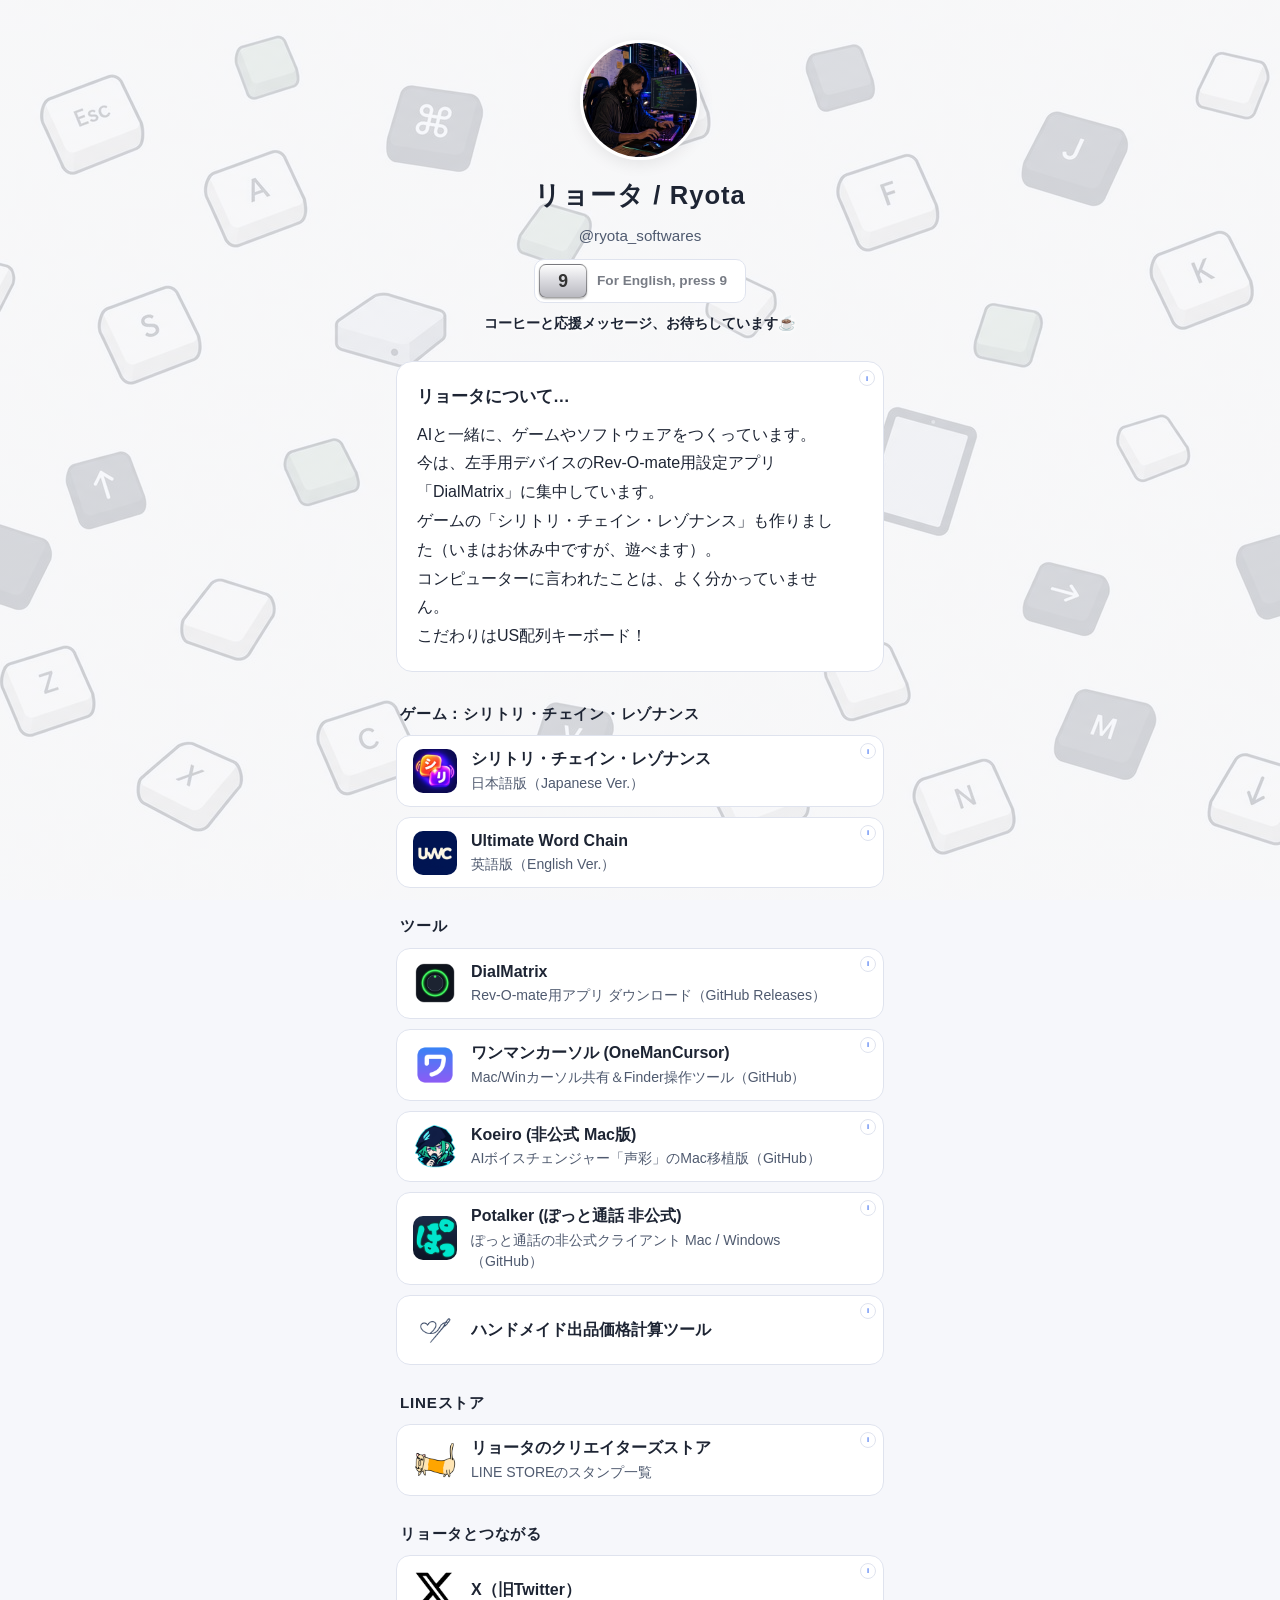
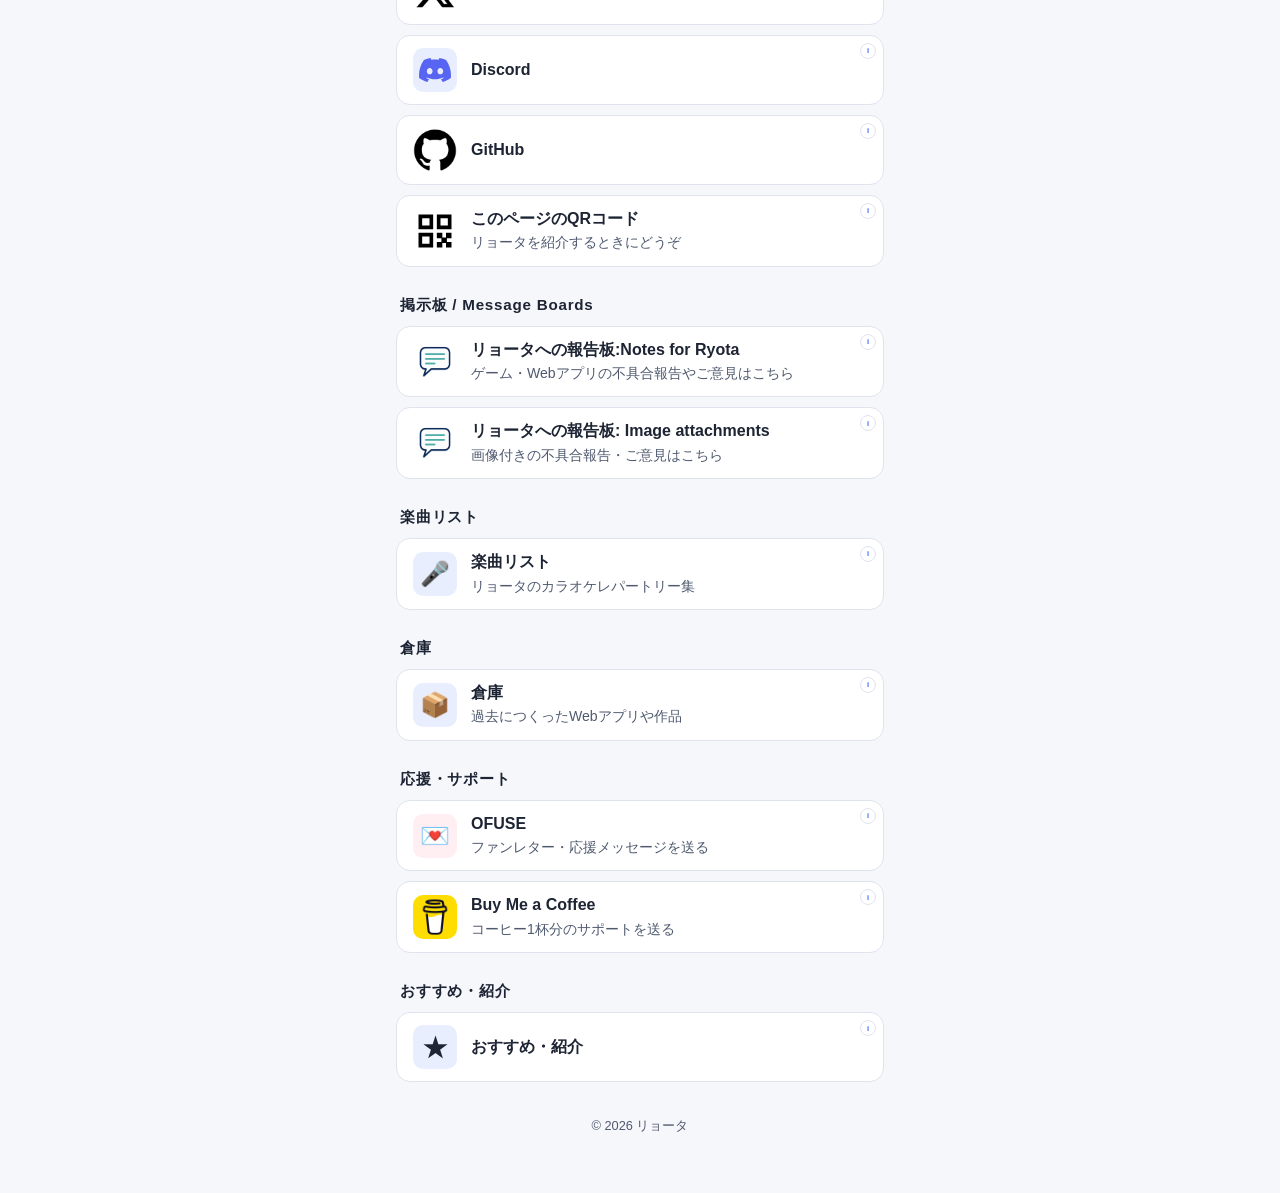
==== index.html @ ac23974a "Potalker tooltip: Android 10 tested Co-Authored-By: Claude Sonnet 5.5 <noreply@anthropic.com>" ====
<!doctype html>
<html lang="ja">
<head>
<!-- Google tag (gtag.js) -->
<script async src="https://www.googletagmanager.com/gtag/js?id=G-D9XP0KB2R5"></script>
<script>
  window.dataLayer = window.dataLayer || [];
  function gtag(){dataLayer.push(arguments);}
  gtag('js', new Date());
  gtag('config', 'G-D9XP0KB2R5');
</script>

<meta charset="utf-8">
<meta name="viewport" content="width=device-width, initial-scale=1">
<title>リョータ</title>
<meta name="description" content="AIと一緒に、ゲームやソフトウェアをつくっています。">
<meta property="og:title" content="リョータ">
<meta property="og:description" content="AIと一緒に、ゲームやソフトウェアをつくっています。">
<meta property="og:image" content="https://riryo3.github.io/og.png">
<meta name="twitter:card" content="summary_large_image">
<link rel="alternate" hreflang="ja" href="https://riryo3.github.io/">
<link rel="alternate" hreflang="en" href="https://riryo3.github.io/en/">
<meta name="theme-color" content="#f6f7fb">
	<link rel="icon" type="image/png" href="favicon-round.png">
	<link rel="apple-touch-icon" href="favicon-final.png">
		<link rel="stylesheet" href="style.css?v=7">
		<script src="link-info.js" defer></script>
<script src="lang-key.js?v=2" defer></script>
<script src="konami.js?v=8" defer></script>
<script src="age-modal.js" defer></script>
<script src="link-tease.js?v=2" defer></script>
		<script src="avatar-modal.js" defer></script>
		</head>
		<body class="home-page">
		<main>
	  <header>
	    <button class="avatar-button" type="button" aria-label="プロフィール画像を拡大表示" aria-haspopup="dialog" aria-controls="profile-image-dialog">
	      <img class="avatar" src="x_grok.png" alt="リョータ">
	    </button>
	    <dialog class="profile-image-dialog" id="profile-image-dialog" aria-label="リョータのプロフィール画像">
	      <button class="profile-image-dialog__close" type="button" aria-label="閉じる">×</button>
	      <img class="profile-image-dialog__image" src="x_grok.png" alt="リョータのプロフィール画像">
	    </dialog>
	    <h1>リョータ / Ryota</h1>
	    <p class="handle">@ryota_softwares</p>
	    <p class="lang-switch"><a class="lang-key" href="en/" hreflang="en" lang="en"><span class="lang-key__num">9</span><span>For English, press 9</span></a></p>
	    <p class="support-note">コーヒーと応援メッセージ、お待ちしています☕️</p>
  </header>

  <section class="about" title="I make games and software with AI. I'm currently focused on DialMatrix, a settings app for the Rev-O-mate left-hand device. I also made Shiritori Chain Resonance (English title: Ultimate Word Chain). It's on hiatus, but you can still play it. I often don't understand what the computer tells me. I love US-layout keyboards!">
    <h2>リョータについて…</h2>
    <p>
      AIと一緒に、ゲームやソフトウェアをつくっています。<br>
      今は、左手用デバイスのRev-O-mate用設定アプリ「DialMatrix」に集中しています。<br>
      ゲームの「シリトリ・チェイン・レゾナンス」も作りました（いまはお休み中ですが、遊べます）。<br>
      コンピューターに言われたことは、よく分かっていません。<br>
      こだわりはUS配列キーボード！
    </p>
  </section>

	  <section class="group">
	    <h3>ゲーム：シリトリ・チェイン・レゾナンス</h3>
	    <ul class="links">
	      <li>
	        <a href="https://shiritori-chain-resonance.web.app/" title="重なる文字が多いほど高得点のしりとりパズル。ひとり用のタイムアタックや、友だちとのリアルタイム対戦で遊べます。" target="_blank" rel="noopener">
	          <img class="link-icon" src="shiritori.jpg" alt="日本語版">
	          <div class="link-content">
	            <span class="link-title">シリトリ・チェイン・レゾナンス</span>
            <small>日本語版（Japanese Ver.）</small>
          </div>
        </a>
	      </li>
	      <li>
	        <a href="https://ultimate-word-chain.web.app/" title="A word-chain puzzle where longer overlaps earn more points. Play solo or in real-time matches with friends." target="_blank" rel="noopener">
	          <img class="link-icon" src="uwc.png" alt="英語版">
	          <div class="link-content">
	            <span class="link-title">Ultimate Word Chain</span>
            <small>英語版（English Ver.）</small>
          </div>
        </a>
      </li>
    </ul>
  </section>

	  <section class="group">
	    <h3>ツール</h3>
	    <ul class="links">
	      <li>
	        <a href="https://github.com/riryo3/DialMatrix/releases/latest" title="MacとWindows向けの非公式Rev-O-mate設定アプリ。対応はM1以降のMacとWindows 11以降で、それ以外は未確認です。書き込み前に本体をバックアップします（マクロ編集には非対応）。" target="_blank" rel="noopener">
	          <img class="link-icon" src="dialmatrix.png" alt="DialMatrix">
	          <div class="link-content">
	            <span class="link-title">DialMatrix</span>
            <small>Rev-O-mate用アプリ ダウンロード（GitHub Releases）</small>
          </div>
        </a>
      </li>
      <li>
        <a href="https://github.com/riryo3/OneManCursor" title="Macのメニューバー常駐アプリ。画面端から隣のマシン（Mac / Windows）へ操作を移せるカーソル共有、Finderでのトラックパッドスワイプ操作、カーソル常時表示などをまとめたユーティリティです。" target="_blank" rel="noopener">
          <img class="link-icon" src="onemancursor.png" alt="OneManCursor">
          <div class="link-content">
            <span class="link-title">ワンマンカーソル (OneManCursor)</span>
            <small>Mac/Winカーソル共有＆Finder操作ツール（GitHub）</small>
          </div>
        </a>
      </li>
      <li>
        <a href="https://github.com/riryo3/koeiro-mac" title="リアルタイムAIボイスチェンジャー「Koeiro（声彩）」を、Apple Silicon搭載Macで動かせるようにした非公式版です。本家は heynegix さんの Koeiro（MIT）。Mac対応・アプリ化・帯域メーター・異音対策フィルターなどを追加しました。仮想マイク用にBlackHole 2chが必要です。署名なしのアプリのため、初回は右クリックから開きます。AI音声には約2秒の遅延があります。" target="_blank" rel="noopener">
          <img class="link-icon" src="koeiro.png" alt="Koeiro">
          <div class="link-content">
            <span class="link-title">Koeiro (非公式 Mac版)</span>
            <small>AIボイスチェンジャー「声彩」のMac移植版（GitHub）</small>
          </div>
        </a>
      </li>
      <li>
        <a href="https://github.com/riryo3/potalk" title="ブラウザ通話サービス「ぽっと通話（potalk.app）」の非公式クライアント「Potalker」です。Mac・Windows・Linux・Androidに対応し、通話の仕組みはサイトのものをそのまま使い、画面まわりだけを作り直しています。ぽっと通話の作者とは関係のない、個人の非公式アプリです。動作確認は、最新のmacOS、Windows 11、Android 10は実機で、LinuxはVM上で行っています（macOS 14以降が対象で、それ以外の環境は未確認です）。" target="_blank" rel="noopener">
          <img class="link-icon" src="potalker.png" alt="Potalker">
          <div class="link-content">
            <span class="link-title">Potalker (ぽっと通話 非公式)</span>
            <small>ぽっと通話の非公式クライアント Mac / Windows（GitHub）</small>
          </div>
        </a>
      </li>
      <li>
        <a href="https://sewing-cost.ryota-softwares.workers.dev/" title="材料費・作業時間・販売手数料・送料を考慮して出品価格を計算。目標利益や値引き後の利益も確認できます。" target="_blank" rel="noopener">
          <img class="link-icon invert-dark" src="sewing.png" alt="">
          <div class="link-content">
            <span class="link-title">ハンドメイド出品価格計算ツール</span>
          </div>
        </a>
      </li>
    </ul>
  </section>

  <section class="group">
    <h3>LINEストア</h3>
    <ul class="links">
      <li>
        <a href="https://store.line.me/stickershop/author/4808231/ja" title="リョータのLINEクリエイターズスタンプをまとめたストアです。" target="_blank" rel="noopener">
          <img class="link-icon" src="line_stamp.png" alt="ちくわ猫">
          <div class="link-content">
            <span class="link-title">リョータのクリエイターズストア</span>
            <small>LINE STOREのスタンプ一覧</small>
          </div>
        </a>
      </li>
    </ul>
  </section>

	  <section class="group">
	    <h3>リョータとつながる</h3>
	    <ul class="links">
	      <li>
	        <a href="https://x.com/ryota_softwares" title="リョータのXプロフィールと投稿を見られます。" target="_blank" rel="noopener">
	          <img class="link-icon invert-dark" src="x.png" alt="">
	          <div class="link-content">
	            <span class="link-title">X（旧Twitter）</span>
	          </div>
	        </a>
	      </li>
	      <li>
	        <a href="https://discord.com/users/996715051056644136" title="リョータのDiscordプロフィールを開きます。" target="_blank" rel="noopener">
	          <img class="link-icon discord-icon" src="discord-symbol.svg" alt="">
          <div class="link-content">
            <span class="link-title">Discord</span>
          </div>
	        </a>
	      </li>
	      <li>
	        <a href="https://github.com/riryo3" title="リョータのGitHubプロフィールと公開リポジトリを見られます。" target="_blank" rel="noopener">
          <img class="link-icon invert-dark" src="github.png" alt="">
          <div class="link-content">
            <span class="link-title">GitHub</span>
          </div>
        </a>
      </li>
	      <li>
	        <a href="#" role="button" data-qr-open aria-haspopup="dialog" aria-controls="qr-dialog" title="このページのQRコードを表示します。リョータを紹介するときにどうぞ。">
	          <img class="link-icon invert-dark" src="qr-icon.svg" alt="">
	          <div class="link-content">
	            <span class="link-title">このページのQRコード</span>
	            <small>リョータを紹介するときにどうぞ</small>
	          </div>
	        </a>
	      </li>
	    </ul>
  </section>

  <section class="group">
    <h3>掲示板 / Message Boards</h3>
    <ul class="links">
      <li>
        <a href="https://z.wikiwiki.jp/o00ashp1hmarqyp7/" title="ゲームやWebアプリの不具合報告・意見を送る掲示板を開きます。" target="_blank" rel="noopener">
          <img class="link-icon" src="ryota-report-board-symbol.png" alt="">
          <div class="link-content">
            <span class="link-title">リョータへの報告板:Notes for Ryota</span>
	            <small>ゲーム・Webアプリの不具合報告やご意見はこちら</small>
	          </div>
	        </a>
	      </li>
	      <li>
	        <a href="https://notes4ryota.bbs.wox.cc/" title="画像を添付して、ゲームやWebアプリの不具合報告・ご意見を送れる掲示板です。" target="_blank" rel="noopener">
	          <img class="link-icon" src="ryota-report-board-symbol.png" alt="">
	          <div class="link-content">
            <span class="link-title">リョータへの報告板: Image attachments</span>
	            <small>画像付きの不具合報告・ご意見はこちら</small>
	          </div>
	        </a>
	      </li>
	    </ul>
	  </section>
	
  <section class="group">
    <h3>楽曲リスト</h3>
    <ul class="links">
      <li>
        <a href="https://ryotakaraok-new.web.app/" title="リョータのカラオケレパートリーをまとめた楽曲リストです。" target="_blank" rel="noopener">
          <span class="link-icon emoji-icon" aria-hidden="true">🎤</span>
          <div class="link-content">
            <span class="link-title">楽曲リスト</span>
            <small>リョータのカラオケレパートリー集</small>
          </div>
        </a>
      </li>
    </ul>
  </section>

  <section class="group">
    <h3>倉庫</h3>
    <ul class="links">
      <li>
        <a href="archive.html" title="過去につくったWebアプリや作品をまとめた倉庫ページです。">
          <span class="link-icon emoji-icon" aria-hidden="true">📦</span>
          <div class="link-content">
            <span class="link-title">倉庫</span>
            <small>過去につくったWebアプリや作品</small>
          </div>
        </a>
      </li>
    </ul>
  </section>

  <section class="group">
    <h3>応援・サポート</h3>
    <ul class="links">
      <li>
        <a href="https://ofuse.me/ryotasoftware" title="応援メッセージやコーヒーの差し入れをもらえると、もっと頑張れます！" target="_blank" rel="noopener">
          <span class="link-icon emoji-icon ofuse">💌</span>
          <div class="link-content">
            <span class="link-title">OFUSE</span>
            <small>ファンレター・応援メッセージを送る</small>
          </div>
        </a>
      </li>
      <li>
        <a href="https://buymeacoffee.com/ryota_software" title="Your kind messages and coffee treats help me keep creating!" target="_blank" rel="noopener">
          <img class="link-icon" src="bmc.png" alt="">
          <div class="link-content">
            <span class="link-title">Buy Me a Coffee</span>
            <small>コーヒー1杯分のサポートを送る</small>
          </div>
        </a>
      </li>
    </ul>
  </section>

  <section class="group">
    <h3>おすすめ・紹介</h3>
    <ul class="links">
      <li>
        <a href="recommend.html" title="おすすめのWebアプリや友人のサイトを紹介するページです。">
          <span class="link-icon emoji-icon">★</span>
          <div class="link-content">
            <span class="link-title">おすすめ・紹介</span>
          </div>
        </a>
      </li>
    </ul>
  </section>

  <footer>© 2026 リョータ</footer>

	<dialog class="profile-image-dialog qr-dialog" id="qr-dialog" aria-label="リョータのページのQRコード">
	  <button class="profile-image-dialog__close" type="button" aria-label="閉じる">×</button>
	  <img class="profile-image-dialog__image" src="qr.png" alt="このページ(https://riryo3.github.io/)のQRコード">
	</dialog>
</main>
</body>
</html>
---- style.css ----
:root {
  --bg: #f6f7fb;
  --card: #ffffff;
  --text: #1d2433;
  --sub: #4f5a6f;
  --line: #dfe3ee;
  --accent: #3b6df0;
  --accent-soft: #e8eefe;
  --background-wash: rgba(246, 247, 251, .82);
}

@media (prefers-color-scheme: dark) {
  :root {
    --bg: #0f131c;
    --card: #1a2030;
    --text: #eef1f8;
    --sub: #b8c2d6;
    --line: #2b344a;
    --accent: #7ea2ff;
    --accent-soft: #232c45;
    --background-wash: rgba(15, 19, 28, .78);
  }

  body::before {
    background-image:
      linear-gradient(var(--background-wash), var(--background-wash)),
      url("portfolio-profile-background-dark.jpg");
  }

  .invert-dark {
    filter: invert(1);
  }

  .emoji-icon.bmac {
    background: #3a3210;
  }

  .emoji-icon.ofuse {
    background: #3a1c24;
  }
}

* {
  box-sizing: border-box;
}

body {
  position: relative;
  isolation: isolate;
  margin: 0;
  background: var(--bg);
  color: var(--text);
  font-family: -apple-system, BlinkMacSystemFont, "Hiragino Sans", "Noto Sans JP", sans-serif;
  line-height: 1.8;
}

body::before {
  content: "";
  position: fixed;
  inset: 0;
  z-index: -1;
  pointer-events: none;
  background-image:
    linear-gradient(var(--background-wash), var(--background-wash)),
    url("portfolio-profile-background-light.jpg");
  background-position: center center;
  background-size: cover;
  background-repeat: no-repeat;
}

@media (prefers-color-scheme: dark) {
  body::before {
    background-image:
      linear-gradient(var(--background-wash), var(--background-wash)),
      url("portfolio-profile-background-dark.jpg");
  }
}

@media (max-width: 600px) {
  :root {
    --background-wash: rgba(246, 247, 251, .90);
  }

  body::before {
    /* 縦画面では背景画像を縦幅に合わせ、キーの模様が大きくなりすぎないようにする */
    background-size: auto 100vh;
  }
}

@media (max-width: 600px) and (prefers-color-scheme: dark) {
  :root {
    --background-wash: rgba(15, 19, 28, .86);
  }
}

.back-nav {
  margin-bottom: 20px;
}

.back-nav a {
  display: inline-flex;
  align-items: center;
  gap: 6px;
  color: var(--accent);
  text-decoration: none;
  font-weight: 600;
  font-size: 0.95rem;
}

.back-nav a:hover {
  text-decoration: underline;
}

main {
  max-width: 520px;
  margin: 0 auto;
  padding: 32px 16px 56px;
}

.home-page main {
  padding-top: 40px;
}

header {
  text-align: center;
  margin-bottom: 24px;
}

.avatar {
  display: block;
  width: 120px;
  height: 120px;
  border-radius: 50%;
  object-fit: cover;
  margin: 0;
  border: 3px solid var(--card);
  box-shadow: 0 4px 16px rgba(0, 0, 0, 0.08);
}

.avatar-button {
  display: block;
  margin: 0 auto 12px;
  padding: 0;
  border: 0;
  border-radius: 50%;
  background: transparent;
  line-height: 0;
  cursor: zoom-in;
  touch-action: manipulation;
  -webkit-tap-highlight-color: transparent;
}

.avatar-button:focus-visible,
.profile-image-dialog__close:focus-visible {
  outline: 3px solid var(--accent);
  outline-offset: 4px;
}

.profile-image-dialog {
  width: min(420px, calc(100vw - 40px));
  max-width: none;
  max-height: none;
  margin: auto;
  padding: 0;
  overflow: visible;
  border: 0;
  background: transparent;
}

.profile-image-dialog::backdrop {
  background: rgba(8, 12, 22, .72);
}

.profile-image-dialog__image {
  display: block;
  width: 100%;
  height: auto;
  aspect-ratio: 1;
  object-fit: cover;
  border: 3px solid var(--card);
  border-radius: 50%;
  box-shadow: 0 18px 60px rgba(0, 0, 0, .35);
}

.profile-image-dialog__close {
  position: absolute;
  top: 8px;
  right: 8px;
  display: grid;
  place-items: center;
  width: 44px;
  height: 44px;
  padding: 0;
  border: 1px solid var(--line);
  border-radius: 50%;
  background: var(--card);
  color: var(--text);
  box-shadow: 0 2px 12px rgba(0, 0, 0, .2);
  font: inherit;
  font-size: 1.7rem;
  line-height: 1;
  cursor: pointer;
}

h1 {
  font-size: 1.4rem;
  margin: 0 0 4px;
  letter-spacing: .04em;
}

.home-page h1 {
  font-size: 1.6rem;
}

.handle {
  color: var(--sub);
  font-size: .95rem;
  margin: 0;
}

.support-note {
  color: var(--text);
  font-size: .9rem;
  font-weight: 600;
  margin: 8px 0 0;
  text-shadow: 0 0 6px var(--card), 0 0 2px var(--card);
}

.about {
  position: relative;
  background: var(--card);
  border: 1px solid var(--line);
  border-radius: 16px;
  padding: 20px 40px 20px 20px;
  margin-bottom: 28px;
}

.about h2 {
  font-size: 1.05rem;
  margin: 0 0 8px;
}

.about p {
  margin: 0;
  font-size: 1rem;
}

.home-page .group {
  margin-bottom: 24px;
}

.subpage .group {
  margin-top: 28px;
}

.home-page .group h3,
.subpage .group h2 {
  font-size: .95rem;
  color: var(--text);
  letter-spacing: .05em;
  margin: 0 0 8px 4px;
}

.subpage .group h2 {
  margin-bottom: 10px;
}

.links {
  list-style: none;
  margin: 0;
  padding: 0;
  display: grid;
}

.home-page .links {
  gap: 10px;
}

.subpage .links {
  gap: 12px;
}

.links a {
  display: flex;
  align-items: center;
  gap: 14px;
  background: var(--card);
  border: 1px solid var(--line);
  border-radius: 14px;
  color: var(--text);
  text-decoration: none;
  font-weight: 600;
  transition: all .2s ease;
}

.home-page .links a {
  padding: 12px 16px;
}

.subpage .links a {
  padding: 14px 16px;
}

.links a:hover,
.links a:focus-visible {
  border-color: var(--accent);
  background: var(--accent-soft);
  outline: none;
}

.link-icon {
  object-fit: cover;
  flex-shrink: 0;
}

.home-page .link-icon {
  width: 44px;
  height: 44px;
  border-radius: 10px;
  transition: filter .2s ease;
}

.home-page .discord-icon {
  padding: 6px;
  object-fit: contain;
  background: var(--accent-soft);
}

.subpage .link-icon {
  width: 48px;
  height: 48px;
  border-radius: 12px;
}

.emoji-icon {
  display: flex;
  align-items: center;
  justify-content: center;
  background: var(--accent-soft);
}

.home-page .emoji-icon {
  font-size: 24px;
}

.subpage .emoji-icon {
  font-size: 26px;
}

.emoji-icon.bmac {
  background: #fff6cc;
}

.emoji-icon.ofuse {
  background: #ffeef2;
}

.link-content {
  flex: 1;
  min-width: 0;
}

.link-title {
  display: block;
  line-height: 1.4;
}

.home-page .link-title {
  font-size: 1rem;
}

.subpage .link-title {
  font-size: 1.05rem;
}

.links small {
  display: block;
  font-weight: 400;
  line-height: 1.5;
  color: var(--sub);
}

.home-page .links small {
  font-size: .88rem;
  margin-top: 2px;
}

.subpage .links small {
  font-size: .9rem;
  margin-top: 3px;
}

footer {
  text-align: center;
  color: var(--sub);
  font-size: .8rem;
}

.home-page footer {
  margin-top: 32px;
}

.subpage footer {
  margin-top: 40px;
}




/* Link-card descriptions for touch screens */
.links li {
  position: relative;
}

.home-page .links a,
.subpage .links a {
  padding-right: 36px;
}

.link-info-button {
  position: absolute;
  top: 8px;
  right: 8px;
  z-index: 1;
  display: inline-flex;
  align-items: center;
  justify-content: center;
  width: 16px;
  height: 16px;
  padding: 0;
  border: 1px solid var(--line);
  border-radius: 50%;
  background: var(--card);
  color: var(--accent);
  font: inherit;
  font-size: .47rem;
  font-weight: 700;
  line-height: 1;
  cursor: pointer;
  touch-action: manipulation;
  -webkit-tap-highlight-color: transparent;
}

.link-info-button::before {
  content: "";
  position: absolute;
  inset: -6px;
}

.link-info-button:hover {
  background: var(--accent-soft);
  border-color: var(--accent);
}

@media (prefers-color-scheme: dark) {
  .link-info-button {
    border-color: #a9bfff;
    background: #2b3854;
    color: #e5ecff;
    box-shadow: 0 0 0 1px rgba(126, 162, 255, .22);
  }
}

.link-info-button:focus-visible,
.link-info-dialog__close:focus-visible {
  outline: 3px solid var(--accent);
  outline-offset: 2px;
}

.link-info-dialog {
  width: min(420px, calc(100% - 32px));
  max-width: none;
  max-height: min(80vh, 480px);
  margin: auto;
  padding: 20px;
  overflow: auto;
  border: 1px solid var(--line);
  border-radius: 16px;
  background: var(--card);
  color: var(--text);
  box-shadow: 0 18px 60px rgba(0, 0, 0, .28);
}

.link-info-dialog::backdrop {
  background: rgba(8, 12, 22, .58);
}

.link-info-dialog__header {
  display: flex;
  align-items: center;
  justify-content: space-between;
  gap: 16px;
}

.link-info-dialog h2 {
  margin: 0;
  font-size: 1.05rem;
  line-height: 1.4;
}

.link-info-dialog p {
  margin: 12px 0 0;
  color: var(--sub);
  line-height: 1.7;
  overflow-wrap: anywhere;
}

.link-info-dialog__close {
  display: inline-flex;
  flex: 0 0 36px;
  align-items: center;
  justify-content: center;
  width: 36px;
  height: 36px;
  padding: 0;
  border: 0;
  border-radius: 0;
  background: transparent;
  color: var(--text);
  font: inherit;
  font-size: 1.4rem;
  line-height: 1;
  cursor: pointer;
}

.link-info-dialog__close:hover {
  color: var(--accent);
}

.qr-dialog .profile-image-dialog__image {
  border-radius: 24px;
  object-fit: contain;
  background: #fff;
}

.lang-switch {
  margin: 10px 0 0;
}

.lang-key {
  display: inline-flex;
  align-items: center;
  gap: 10px;
  padding: 4px 18px 4px 4px;
  background: var(--card);
  border: 1px solid var(--line);
  border-radius: 10px;
  color: var(--text);
  font-size: .85rem;
  font-weight: 600;
  text-decoration: none;
}

.lang-key > span:last-child {
  clip-path: inset(0 0 0 max(0px, calc(var(--slide, 0px) - 10px)));
  background: linear-gradient(90deg, color-mix(in srgb, var(--text) 60%, transparent) 35%, var(--text) 50%, color-mix(in srgb, var(--text) 60%, transparent) 65%) 100% 0 / 300% 100%;
  -webkit-background-clip: text;
  background-clip: text;
  -webkit-text-fill-color: transparent;
  animation: shine 2.6s linear infinite;
}

.lang-key.is-sliding > span:last-child {
  animation-play-state: paused;
}

@keyframes shine {
  to {
    background-position: 0 0;
  }
}

@media (prefers-reduced-motion: reduce) {
  .lang-key > span:last-child {
    animation: none;
    background: none;
    -webkit-text-fill-color: currentColor;
  }
}

.lang-key__num {
  position: relative;
  z-index: 1;
  transform: translateX(var(--slide, 0));
  transition: transform .25s ease;
  touch-action: none;
  -webkit-user-drag: none;
  cursor: grab;
  user-select: none;
  display: inline-grid;
  place-items: center;
  width: 48px;
  height: 34px;
  border: 1px solid rgba(0, 0, 0, .35);
  border-radius: 7px;
  background: linear-gradient(#fdfdfd, #d9d9de 50%, #b9b9c0);
  box-shadow: inset 0 1px 0 #fff, 0 1px 2px rgba(0, 0, 0, .3);
  color: #333;
  font-size: 1.1rem;
  font-weight: 700;
}

.lang-key.is-sliding .lang-key__num {
  transition: none;
  cursor: grabbing;
}

.is-arriving {
  animation: arrive .6s cubic-bezier(.2, .7, .2, 1);
}

@keyframes arrive {
  from {
    opacity: 0;
    transform: scale(.94);
    filter: blur(6px);
  }
}

@media (prefers-reduced-motion: reduce) {
  .is-arriving {
    animation: none;
  }
}

.links a .link-icon {
  position: relative;
  z-index: 1;
  touch-action: pan-y;
  -webkit-user-drag: none;
  user-select: none;
}

.footer-age {
  padding: 0;
  border: 0;
  background: none;
  color: inherit;
  font: inherit;
  cursor: default;
}

.konami-pad {
  position: fixed;
  right: 16px;
  bottom: 16px;
  z-index: 10;
  display: flex;
  gap: 12px;
}

.konami-pad[hidden] {
  display: none;
}

.konami-pad button {
  width: 52px;
  height: 52px;
  border: 2px solid #5a0f1a;
  border-radius: 50%;
  background: #d62b3d;
  box-shadow: 0 3px 0 #5a0f1a, 0 6px 14px rgba(0, 0, 0, .3);
  color: #fff;
  font: inherit;
  font-size: 1.1rem;
  font-weight: 700;
  cursor: pointer;
}

.konami-pad button:active {
  transform: translateY(2px);
  box-shadow: 0 1px 0 #5a0f1a;
}

.konami-key {
  display: grid;
  justify-items: center;
  gap: 6px;
}

.link-info-dialog.famicom {
  border: 5px solid #c5192d;
  border-radius: 12px;
  background: #dcc392;
  color: #1a1a1a;
  box-shadow: 0 18px 60px rgba(0, 0, 0, .4);
}

.famicom .link-info-dialog__header {
  justify-content: flex-start;
}

.famicom h2 {
  padding: 3px 12px;
  background: #1a1a1a;
  color: #dcc392;
}

.famicom .link-info-dialog__close {
  margin-left: auto;
  color: #1a1a1a;
}

.famicom.link-info-dialog p {
  margin-top: 18px;
  color: #1a1a1a;
  font-weight: 600;
}

.famicom.link-info-dialog::after {
  content: "";
  display: block;
  height: 5px;
  margin-top: 18px;
  border-top: 2px solid #1a1a1a;
  border-bottom: 2px solid #1a1a1a;
}

.konami-pad.famicom {
  padding: 8px;
  border-radius: 12px;
  background: #c5192d;
  box-shadow: 0 6px 14px rgba(0, 0, 0, .35);
}

.konami-pad.famicom .konami-key:first-child {
  margin-left: 0;
}

.konami-pad.famicom {
  gap: 0;
}

.konami-pad.famicom .konami-key {
  padding: 8px 12px 10px;
  background: #dcc392;
}

.konami-pad.famicom .konami-key:first-child {
  border-radius: 8px 0 0 8px;
}

.konami-pad.famicom .konami-key:last-child {
  border-radius: 0 8px 8px 0;
}

.konami-key__label {
  padding: 1px 12px;
  border-radius: 999px;
  background: #1a1a1a;
  color: #dcc392;
  font-size: .75rem;
  font-weight: 700;
  line-height: 1.4;
}

.konami-pad.famicom button {
  border: 2px solid #000;
  background: radial-gradient(circle at 35% 30%, #5a5a5a, #1a1a1a 60%);
  box-shadow: 0 3px 0 #000;
}

.link-info-dialog.nes {
  border: 6px solid #c9c5bc;
  border-radius: 8px;
  background: #1c1c1c;
  color: #e8e4dc;
  box-shadow: 0 18px 60px rgba(0, 0, 0, .45);
}

.nes .link-info-dialog__header {
  justify-content: flex-start;
}

.nes h2 {
  color: #d9302a;
  letter-spacing: .06em;
}

.nes .link-info-dialog__close {
  margin-left: auto;
  color: #e8e4dc;
}

.nes.link-info-dialog p {
  margin-top: 18px;
  color: #e8e4dc;
}

.nes.link-info-dialog::after {
  content: "";
  display: block;
  height: 8px;
  margin-top: 18px;
  background: #4a4a4a;
}

.konami-pad.nes {
  gap: 10px;
  padding: 10px 14px;
  border: 3px solid #c9c5bc;
  border-radius: 6px;
  background: #1c1c1c;
  box-shadow: 0 6px 14px rgba(0, 0, 0, .35);
}

.konami-pad.nes .konami-key {
  justify-items: center;
}

.konami-pad.nes .konami-key__label {
  order: 2;
  padding: 0;
  background: none;
  color: #d9302a;
  font-size: .8rem;
}

.konami-pad.nes button {
  width: 52px;
  height: 52px;
  border: 7px solid #c9c5bc;
  border-radius: 4px;
  background: radial-gradient(circle, #e0352d 0 62%, #c9c5bc 64%);
  box-shadow: none;
}

.konami-pad.nes button:active {
  transform: translateY(1px);
}

.konami-pad.famicom button {
  border: 2px solid #050505;
  background: radial-gradient(circle at 62% 68%, #4b4b4b, #141414 72%);
  box-shadow:
    inset 3px 4px 6px rgba(0, 0, 0, .9),
    inset -1px -2px 2px rgba(255, 255, 255, .22),
    0 1px 0 rgba(255, 255, 255, .45);
}

.konami-pad.famicom button:active {
  box-shadow:
    inset 4px 5px 8px rgba(0, 0, 0, .95),
    inset -1px -1px 2px rgba(255, 255, 255, .15),
    0 1px 0 rgba(255, 255, 255, .45);
  transform: none;
}

.konami-pad.nes button {
  position: relative;
  border: 0;
  background: #c9c5bc;
  box-shadow: inset 1px 1px 2px rgba(0, 0, 0, .35);
}

.konami-pad.nes button::before {
  content: "";
  position: absolute;
  inset: 7px;
  border-radius: 50%;
  background: radial-gradient(circle at 62% 68%, #f2584d, #c4271f 55%, #9a1912);
  box-shadow:
    inset 2px 3px 4px rgba(0, 0, 0, .55),
    inset -1px -2px 2px rgba(255, 255, 255, .25);
}

.konami-pad.nes button:active::before {
  box-shadow:
    inset 3px 4px 6px rgba(0, 0, 0, .7),
    inset -1px -1px 2px rgba(255, 255, 255, .15);
}

.konami-pad.nes button:active {
  transform: none;
}

.konami-pad.famicom button {
  position: relative;
  border: 0;
  background: linear-gradient(145deg, #6a6a6a, #0c0c0c);
  box-shadow: 0 3px 0 #000, 0 5px 6px rgba(0, 0, 0, .45);
}

.konami-pad.famicom button::before {
  content: "";
  position: absolute;
  inset: 6px;
  border-radius: 50%;
  background: linear-gradient(145deg, #060606, #3a3a3a);
  box-shadow: inset 2px 3px 4px rgba(0, 0, 0, .9);
}

.konami-pad.famicom button:active {
  box-shadow: 0 1px 0 #000;
  transform: translateY(2px);
}

.konami-pad.nes button::before {
  inset: 5px;
  background: linear-gradient(145deg, #ff857b, #8b130d);
  box-shadow: 0 2px 0 #4f0a06, 0 3px 4px rgba(0, 0, 0, .5);
}

.konami-pad.nes button::after {
  content: "";
  position: absolute;
  inset: 11px;
  border-radius: 50%;
  background: linear-gradient(145deg, #a51d17, #ec4a40);
  box-shadow: inset 2px 3px 4px rgba(0, 0, 0, .55);
}

.konami-pad.nes button:active::before {
  box-shadow: 0 0 0 #4f0a06;
  transform: translateY(2px);
}

.konami-pad.nes button:active::after {
  transform: translateY(2px);
}
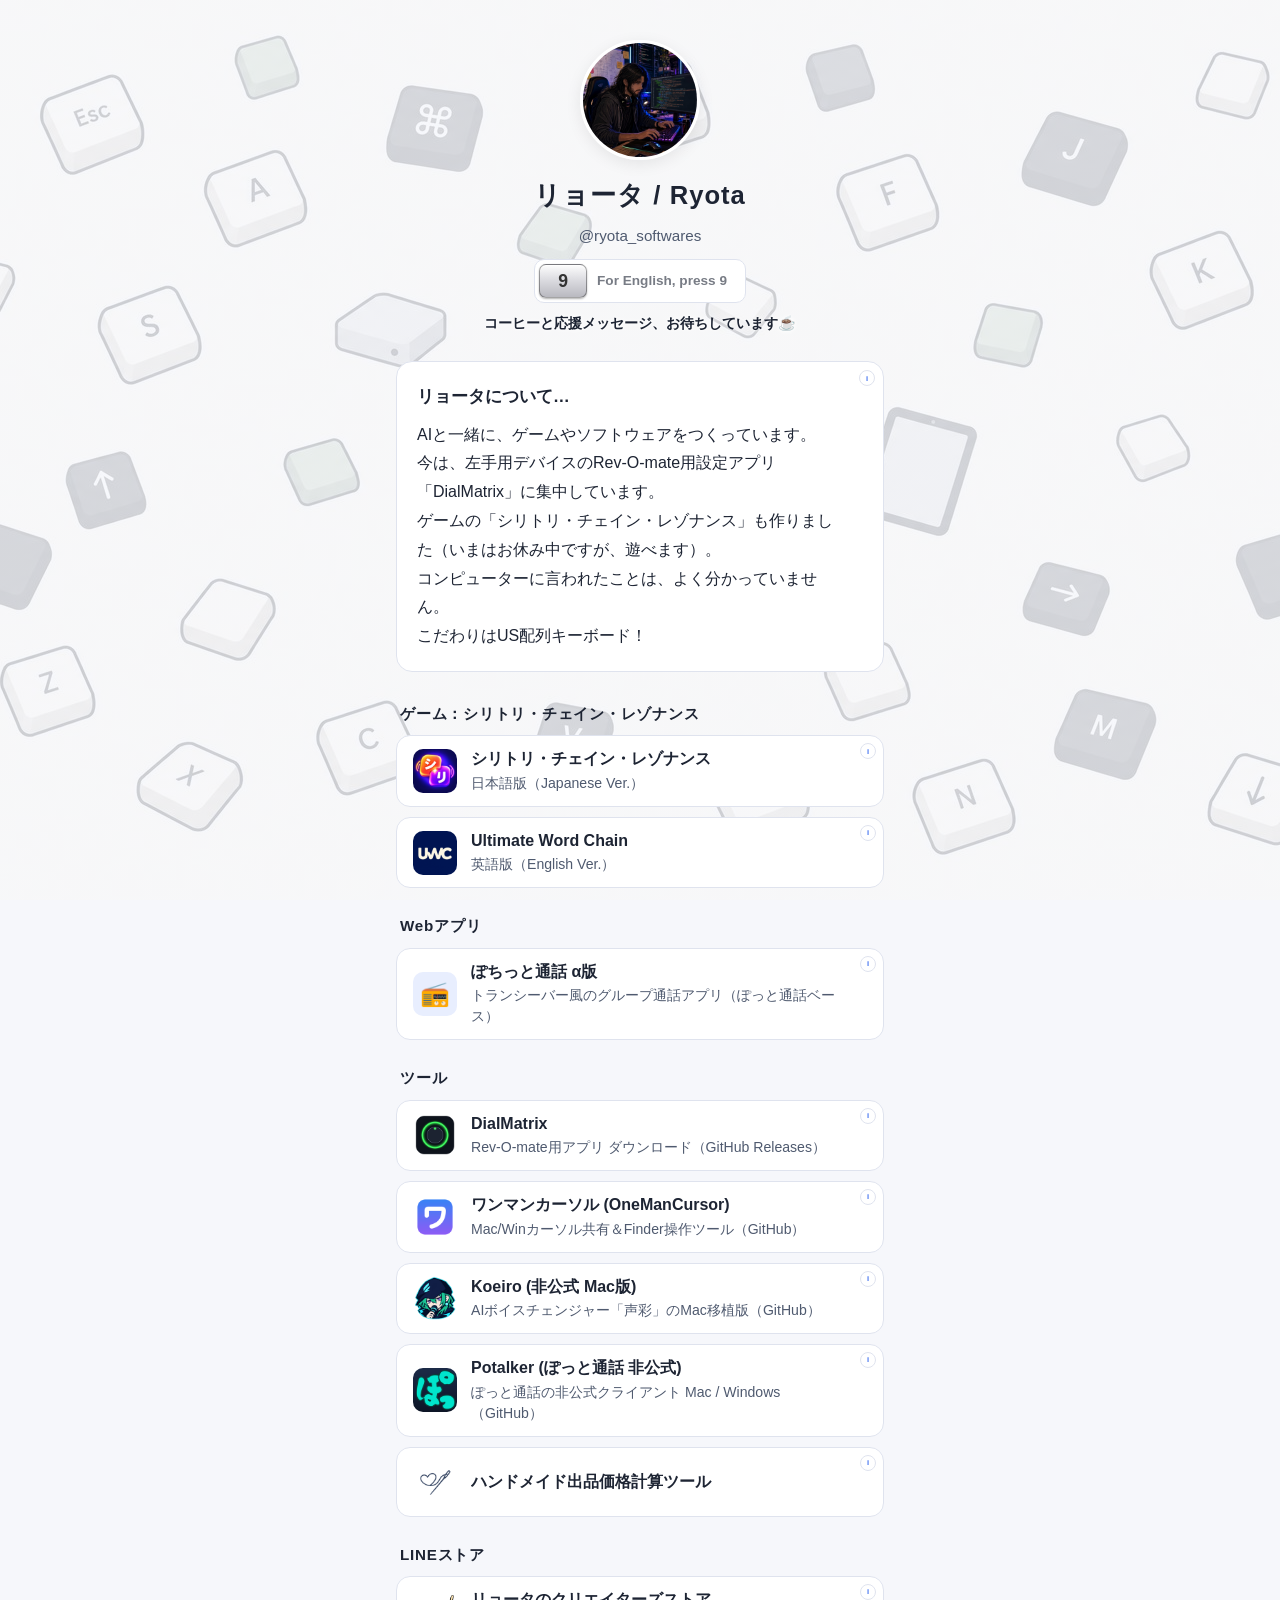
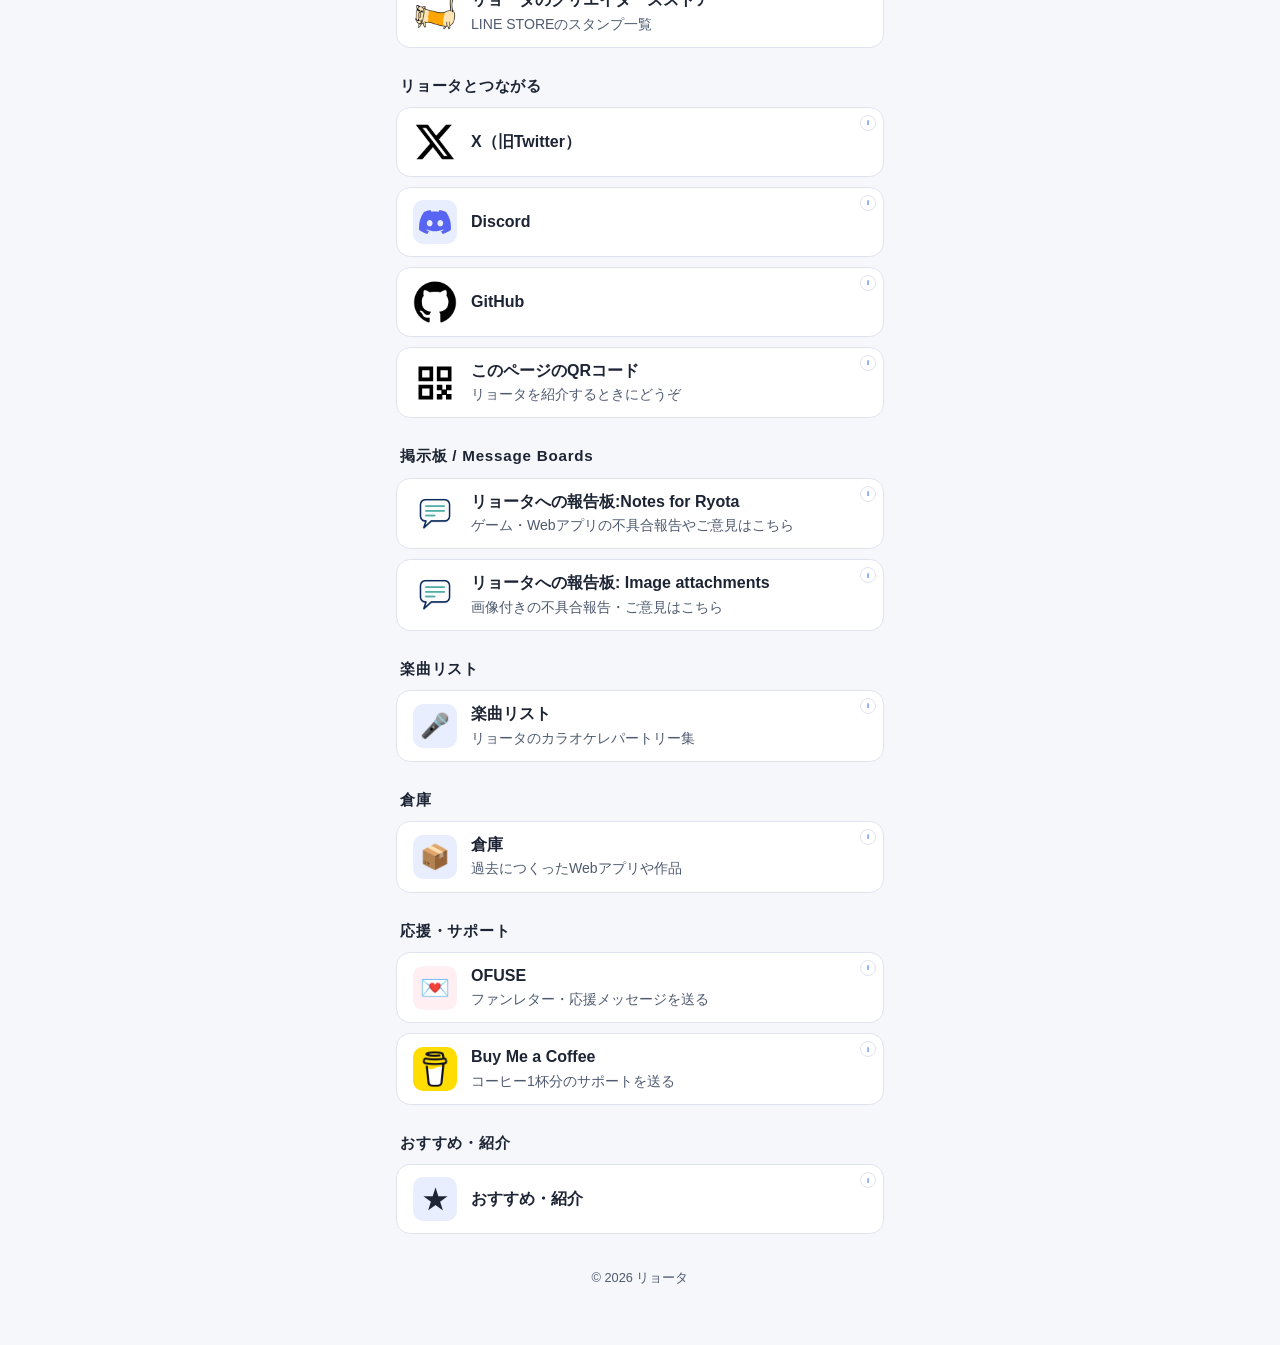
==== commit 3c317d3a: "Add qramo's note to friends; add Pochitto Talk under Web Apps Co-Authored-By: Claude Sonnet 5.5 <nor" ====
--- a/index.html
+++ b/index.html
@@ -83,6 +83,21 @@
   </section>
 
 	  <section class="group">
+	    <h3>Webアプリ</h3>
+	    <ul class="links">
+	      <li>
+	        <a href="https://pochittalk.ryota-softwares.workers.dev/" title="ボタンを押している間だけ話せる、トランシーバー風のグループ通話アプリです（α版）。qramo（くらも）さんの「ぽっと通話」をベースに、リョータがカスタマイズしました。" target="_blank" rel="noopener">
+	          <span class="link-icon emoji-icon">📻</span>
+	          <div class="link-content">
+	            <span class="link-title">ぽちっと通話 α版</span>
+	            <small>トランシーバー風のグループ通話アプリ（ぽっと通話ベース）</small>
+	          </div>
+	        </a>
+	      </li>
+	    </ul>
+	  </section>
+
+	  <section class="group">
 	    <h3>ツール</h3>
 	    <ul class="links">
 	      <li>
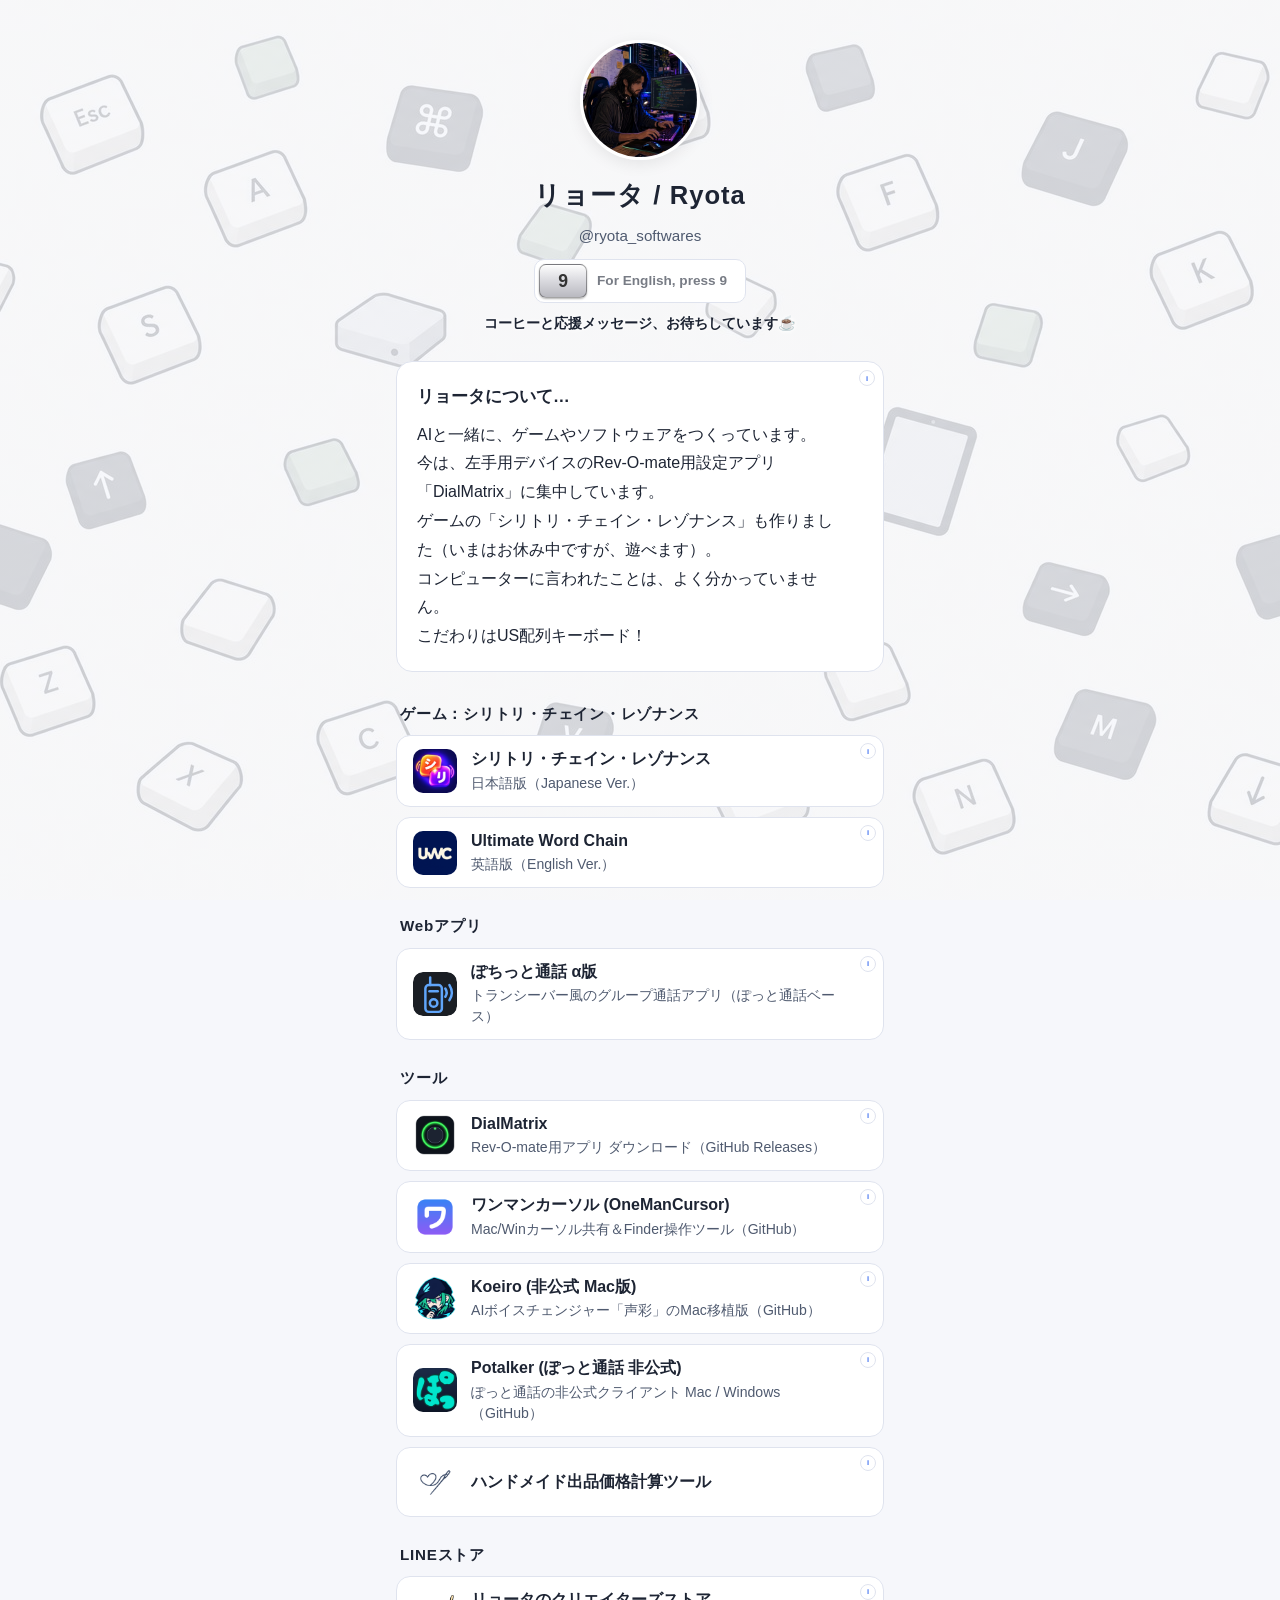
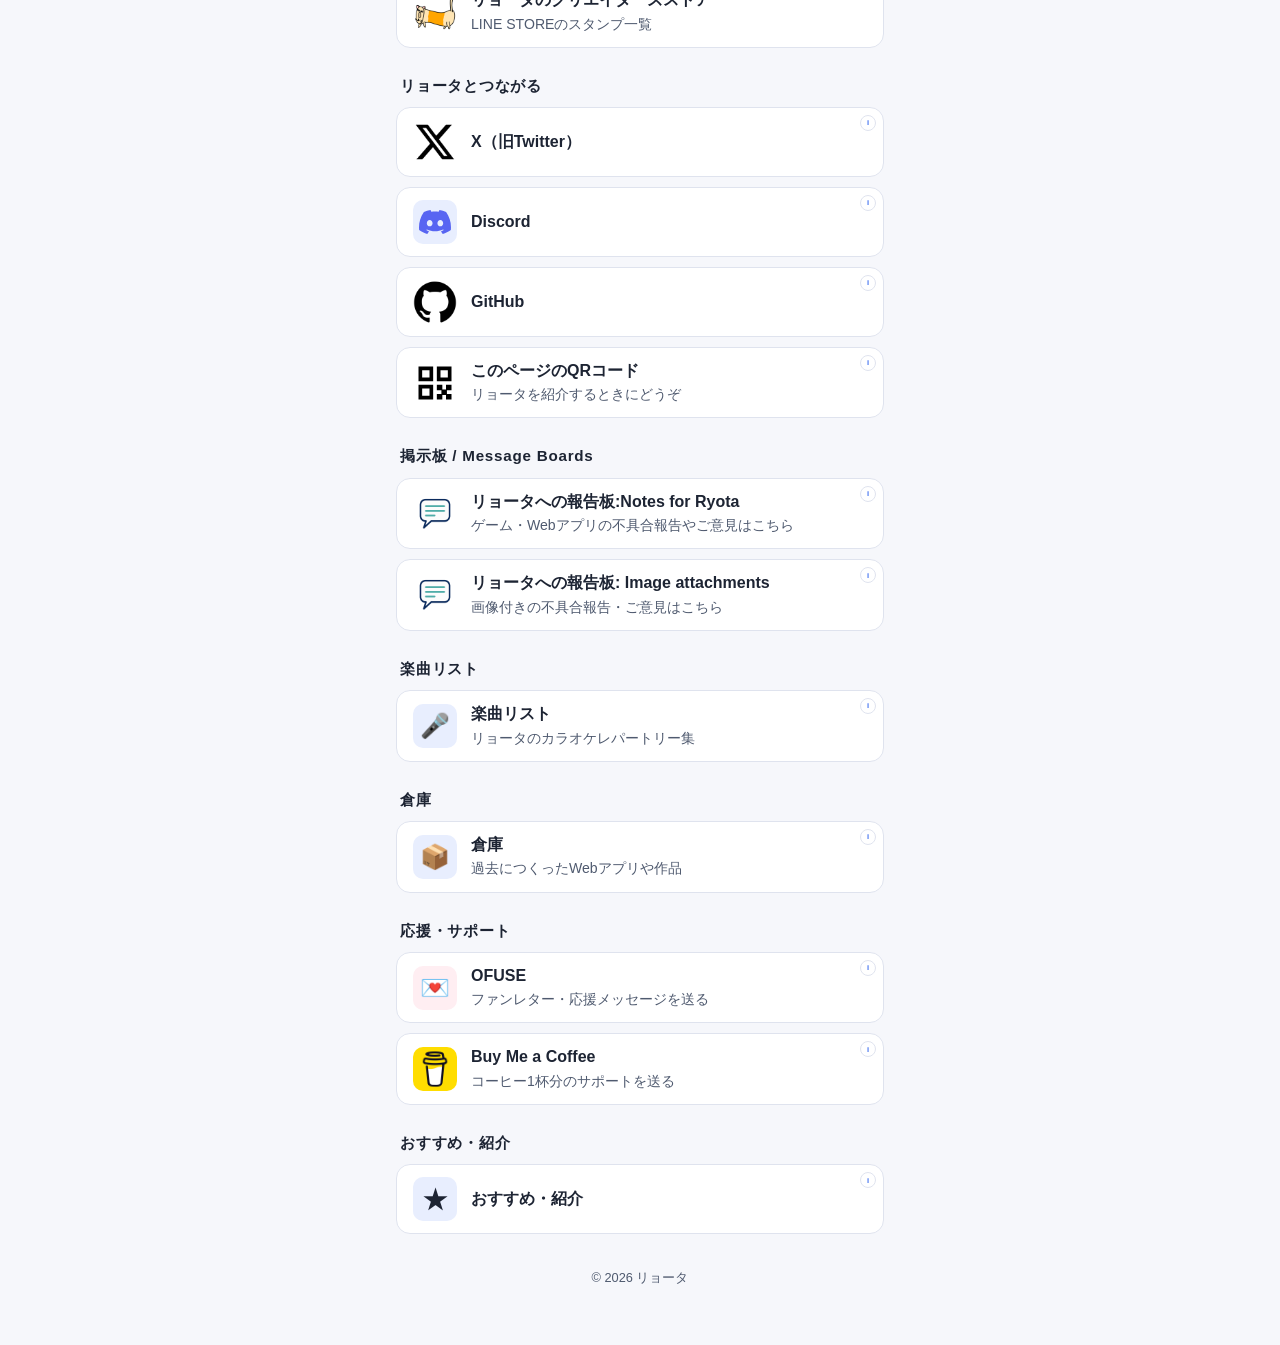
==== commit 60ebe74e: "Use Pochitto Talk favicon as icon Co-Authored-By: Claude Sonnet 5.5 <noreply@anthropic.com>" ====
--- a/index.html
+++ b/index.html
@@ -87,7 +87,7 @@
 	    <ul class="links">
 	      <li>
 	        <a href="https://pochittalk.ryota-softwares.workers.dev/" title="ボタンを押している間だけ話せる、トランシーバー風のグループ通話アプリです（α版）。qramo（くらも）さんの「ぽっと通話」をベースに、リョータがカスタマイズしました。" target="_blank" rel="noopener">
-	          <span class="link-icon emoji-icon">📻</span>
+	          <img class="link-icon" src="pochitto.svg" alt="ぽちっと通話">
 	          <div class="link-content">
 	            <span class="link-title">ぽちっと通話 α版</span>
 	            <small>トランシーバー風のグループ通話アプリ（ぽっと通話ベース）</small>
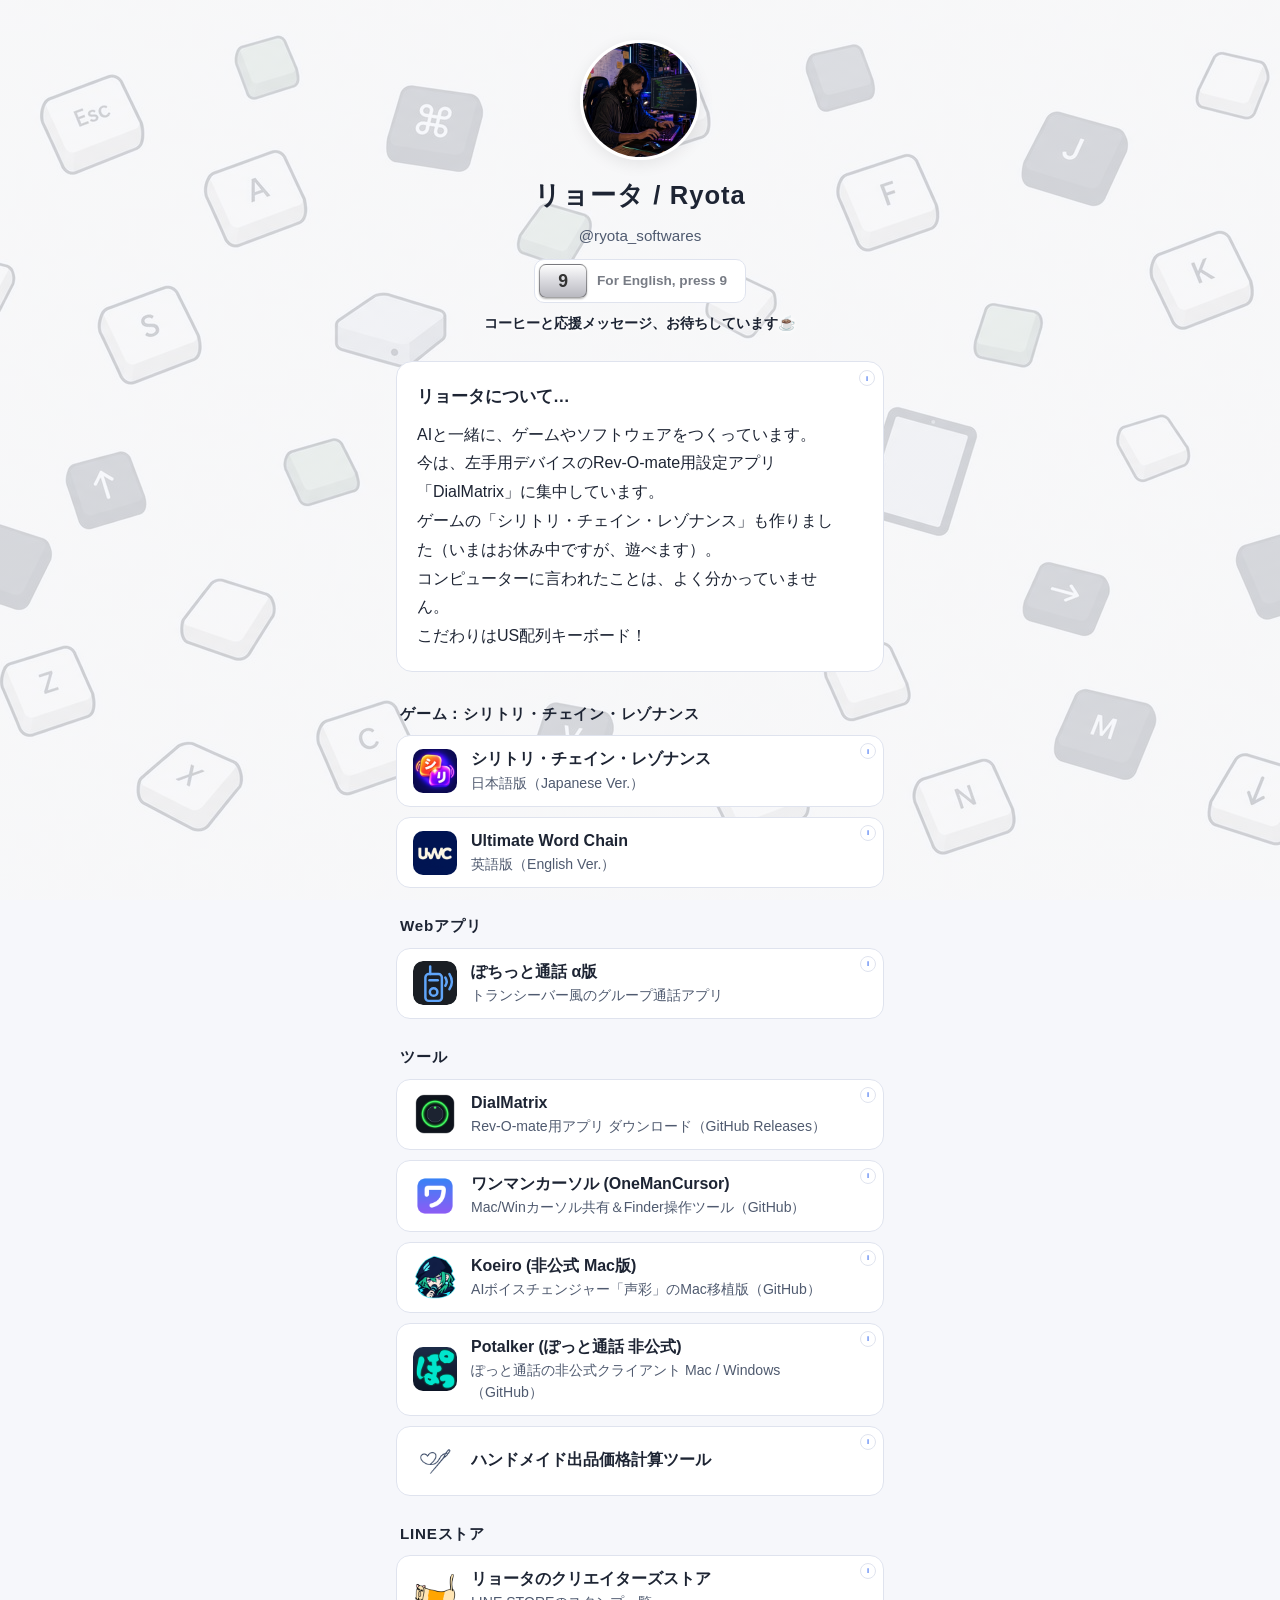
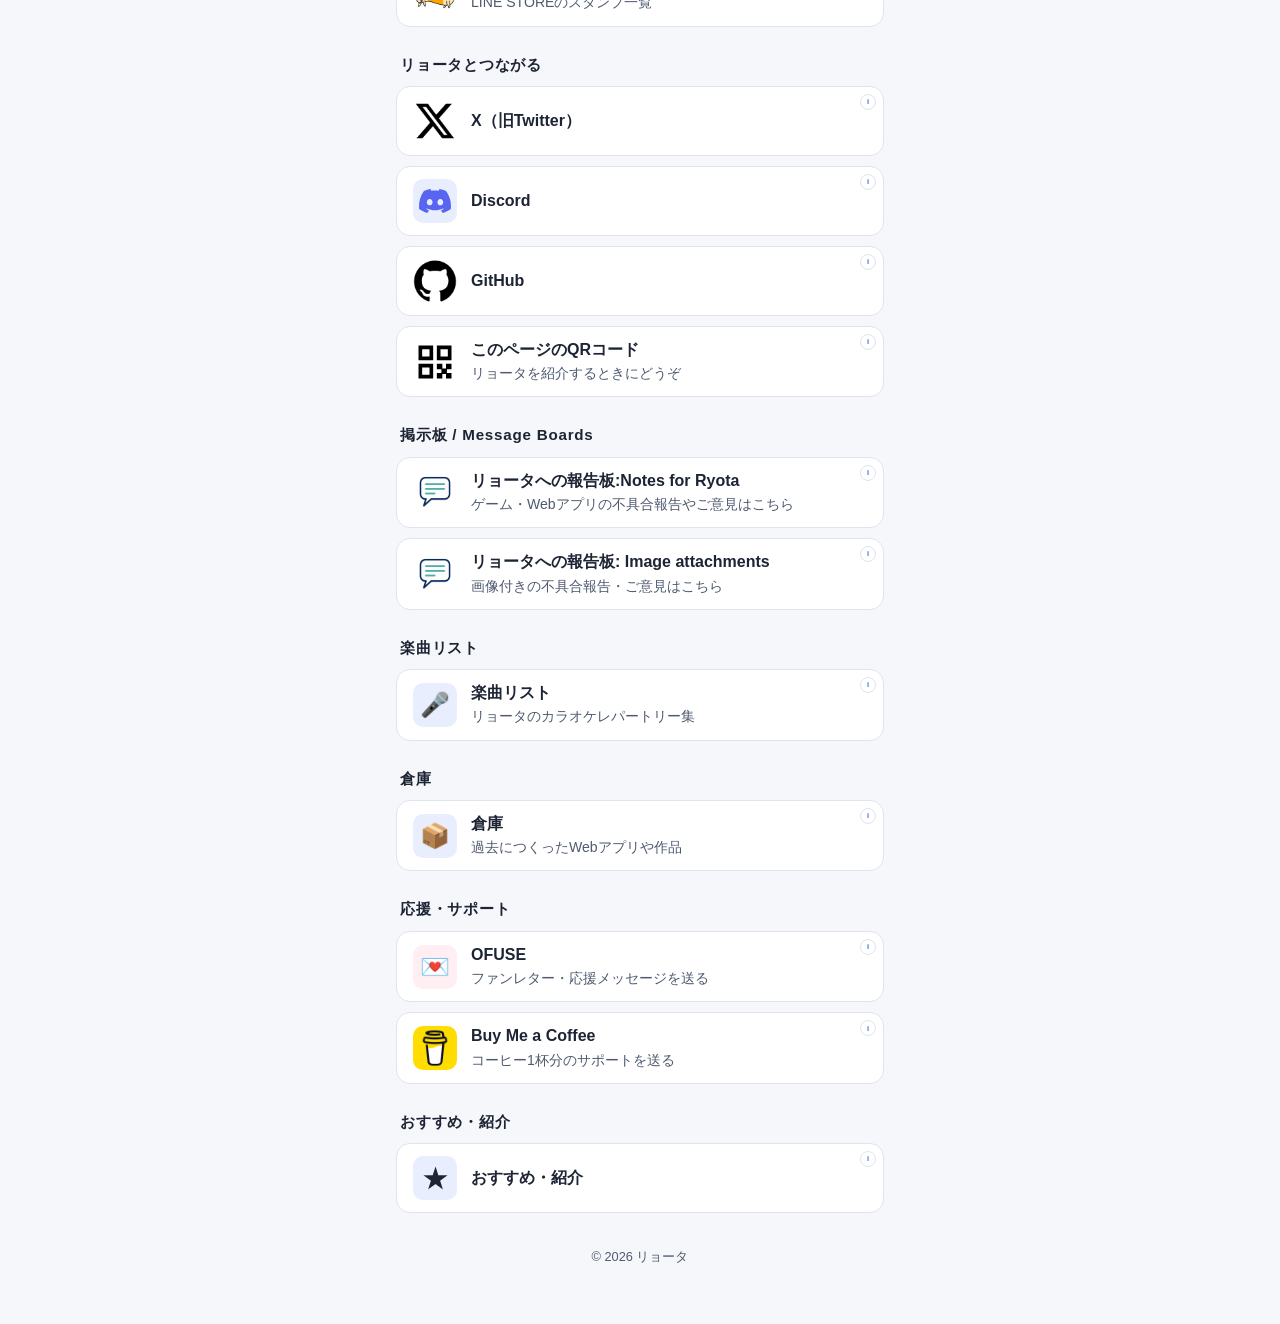
==== commit 83b85ae9: "Drop base-app credit from Pochitto Talk link Co-Authored-By: Claude Sonnet 5.5 <noreply@anthropic.co" ====
--- a/index.html
+++ b/index.html
@@ -86,11 +86,11 @@
 	    <h3>Webアプリ</h3>
 	    <ul class="links">
 	      <li>
-	        <a href="https://pochittalk.ryota-softwares.workers.dev/" title="ボタンを押している間だけ話せる、トランシーバー風のグループ通話アプリです（α版）。qramo（くらも）さんの「ぽっと通話」をベースに、リョータがカスタマイズしました。" target="_blank" rel="noopener">
+	        <a href="https://pochittalk.ryota-softwares.workers.dev/" title="ボタンを押している間だけ話せる、トランシーバー風のグループ通話アプリです（α版）。" target="_blank" rel="noopener">
 	          <img class="link-icon" src="pochitto.svg" alt="ぽちっと通話">
 	          <div class="link-content">
 	            <span class="link-title">ぽちっと通話 α版</span>
-	            <small>トランシーバー風のグループ通話アプリ（ぽっと通話ベース）</small>
+	            <small>トランシーバー風のグループ通話アプリ</small>
 	          </div>
 	        </a>
 	      </li>
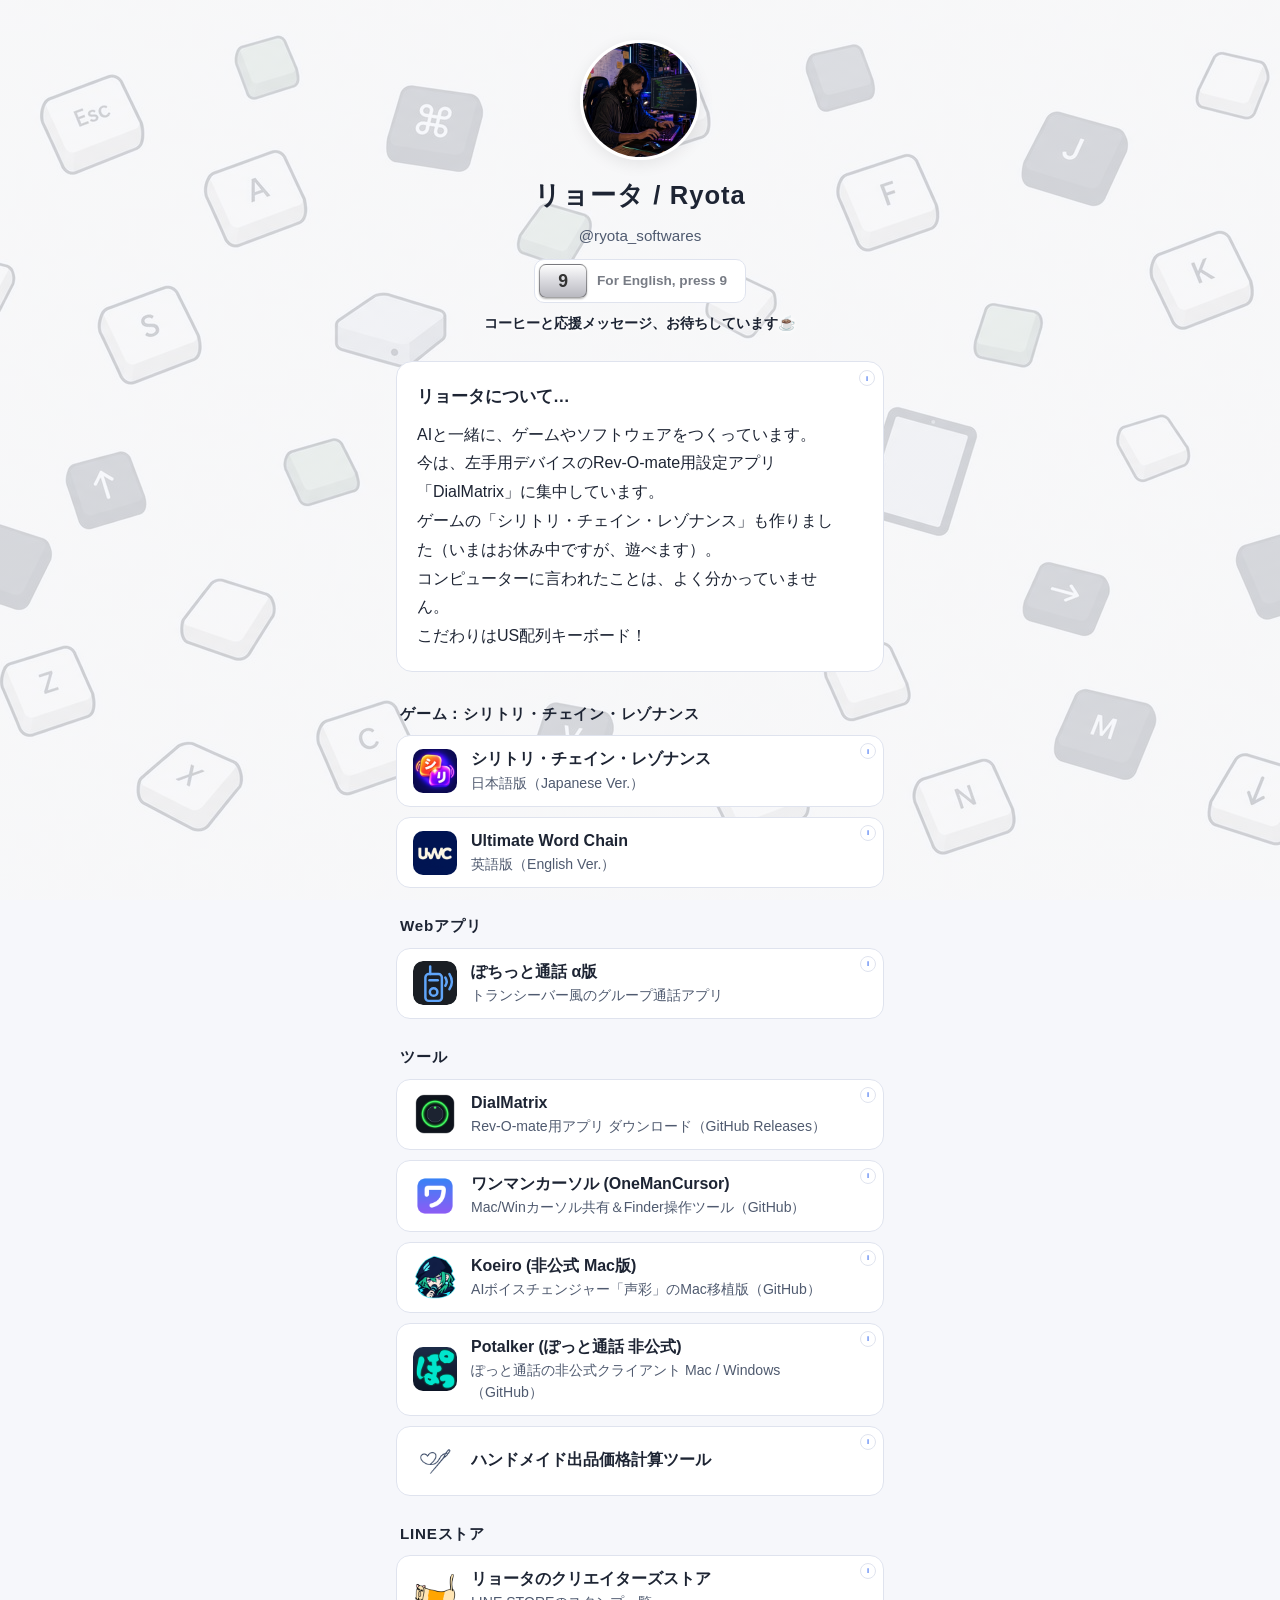
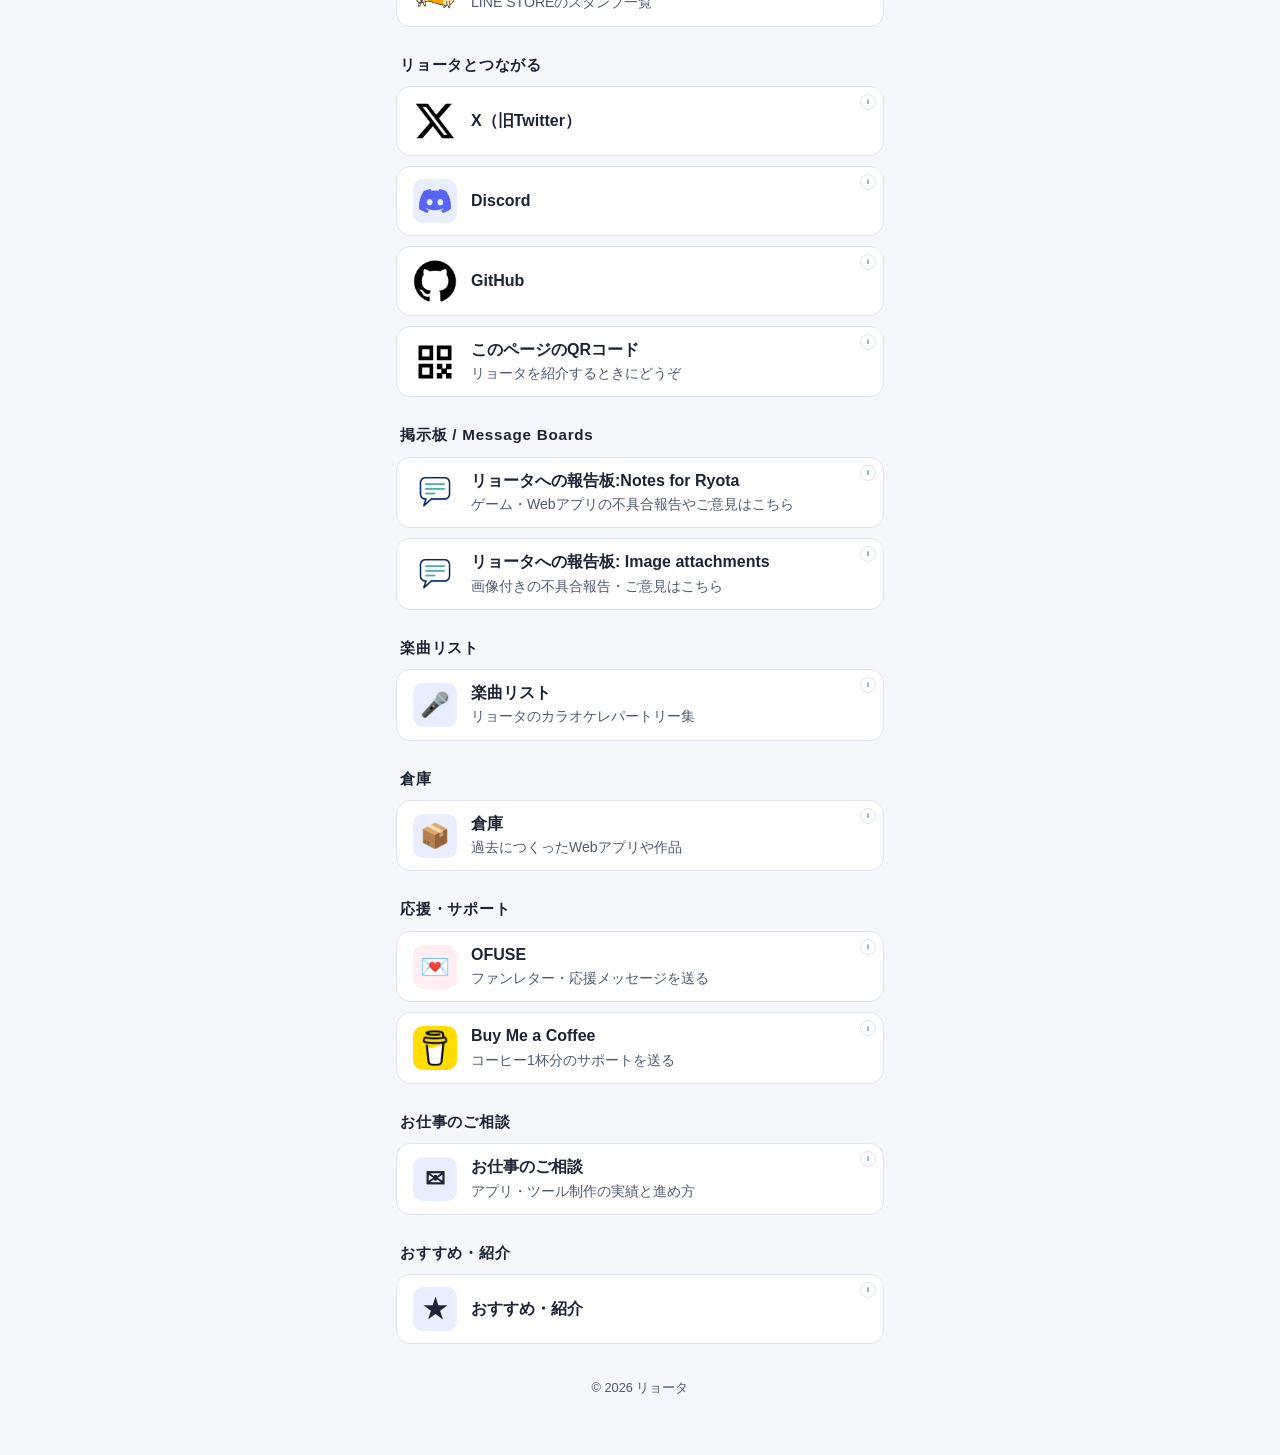
==== commit 7dd01d40: "Add work inquiry and portfolio pages; move URLs to ryota.app; regenerate QR codes Co-Authored-By: Cl" ====
--- a/index.html
+++ b/index.html
@@ -16,10 +16,10 @@
 <meta name="description" content="AIと一緒に、ゲームやソフトウェアをつくっています。">
 <meta property="og:title" content="リョータ">
 <meta property="og:description" content="AIと一緒に、ゲームやソフトウェアをつくっています。">
-<meta property="og:image" content="https://riryo3.github.io/og.png">
+<meta property="og:image" content="https://ryota.app/og.png">
 <meta name="twitter:card" content="summary_large_image">
-<link rel="alternate" hreflang="ja" href="https://riryo3.github.io/">
-<link rel="alternate" hreflang="en" href="https://riryo3.github.io/en/">
+<link rel="alternate" hreflang="ja" href="https://ryota.app/">
+<link rel="alternate" hreflang="en" href="https://ryota.app/en/">
 <meta name="theme-color" content="#f6f7fb">
 	<link rel="icon" type="image/png" href="favicon-round.png">
 	<link rel="apple-touch-icon" href="favicon-final.png">
@@ -86,7 +86,7 @@
 	    <h3>Webアプリ</h3>
 	    <ul class="links">
 	      <li>
-	        <a href="https://pochittalk.ryota-softwares.workers.dev/" title="ボタンを押している間だけ話せる、トランシーバー風のグループ通話アプリです（α版）。" target="_blank" rel="noopener">
+	        <a href="https://pochittalk.ryota.app/" title="ボタンを押している間だけ話せる、トランシーバー風のグループ通話アプリです（α版）。" target="_blank" rel="noopener">
 	          <img class="link-icon" src="pochitto.svg" alt="ぽちっと通話">
 	          <div class="link-content">
 	            <span class="link-title">ぽちっと通話 α版</span>
@@ -137,7 +137,7 @@
         </a>
       </li>
       <li>
-        <a href="https://sewing-cost.ryota-softwares.workers.dev/" title="材料費・作業時間・販売手数料・送料を考慮して出品価格を計算。目標利益や値引き後の利益も確認できます。" target="_blank" rel="noopener">
+        <a href="https://sewing-cost.ryota.app/" title="材料費・作業時間・販売手数料・送料を考慮して出品価格を計算。目標利益や値引き後の利益も確認できます。" target="_blank" rel="noopener">
           <img class="link-icon invert-dark" src="sewing.png" alt="">
           <div class="link-content">
             <span class="link-title">ハンドメイド出品価格計算ツール</span>
@@ -280,6 +280,21 @@
   </section>
 
   <section class="group">
+    <h3>お仕事のご相談</h3>
+    <ul class="links">
+      <li>
+        <a href="work.html" title="アプリやツールの制作のご相談について、実績や進め方をまとめたページです。">
+          <span class="link-icon emoji-icon">✉</span>
+          <div class="link-content">
+            <span class="link-title">お仕事のご相談</span>
+            <small>アプリ・ツール制作の実績と進め方</small>
+          </div>
+        </a>
+      </li>
+    </ul>
+  </section>
+
+  <section class="group">
     <h3>おすすめ・紹介</h3>
     <ul class="links">
       <li>
@@ -297,7 +312,7 @@
 
 	<dialog class="profile-image-dialog qr-dialog" id="qr-dialog" aria-label="リョータのページのQRコード">
 	  <button class="profile-image-dialog__close" type="button" aria-label="閉じる">×</button>
-	  <img class="profile-image-dialog__image" src="qr.png" alt="このページ(https://riryo3.github.io/)のQRコード">
+	  <img class="profile-image-dialog__image" src="qr.png" alt="このページ(https://ryota.app/)のQRコード">
 	</dialog>
 </main>
 </body>
--- a/style.css
+++ b/style.css
@@ -918,3 +918,37 @@
 .konami-pad.nes button:active::after {
   transform: translateY(2px);
 }
+
+/* Work / portfolio pages */
+.work-card {
+  background: var(--card);
+  border: 1px solid var(--line);
+  border-radius: 16px;
+  padding: 14px 18px;
+  line-height: 1.75;
+}
+
+.work-card p {
+  margin: 0 0 8px;
+}
+
+.work-card p:last-child {
+  margin-bottom: 0;
+}
+
+.work-card ul,
+.work-card ol {
+  margin: 0;
+  padding-left: 1.3em;
+}
+
+.work-card li + li {
+  margin-top: 4px;
+}
+
+.work-note {
+  margin: 6px 6px 0;
+  font-size: .88rem;
+  line-height: 1.65;
+  color: var(--sub);
+}
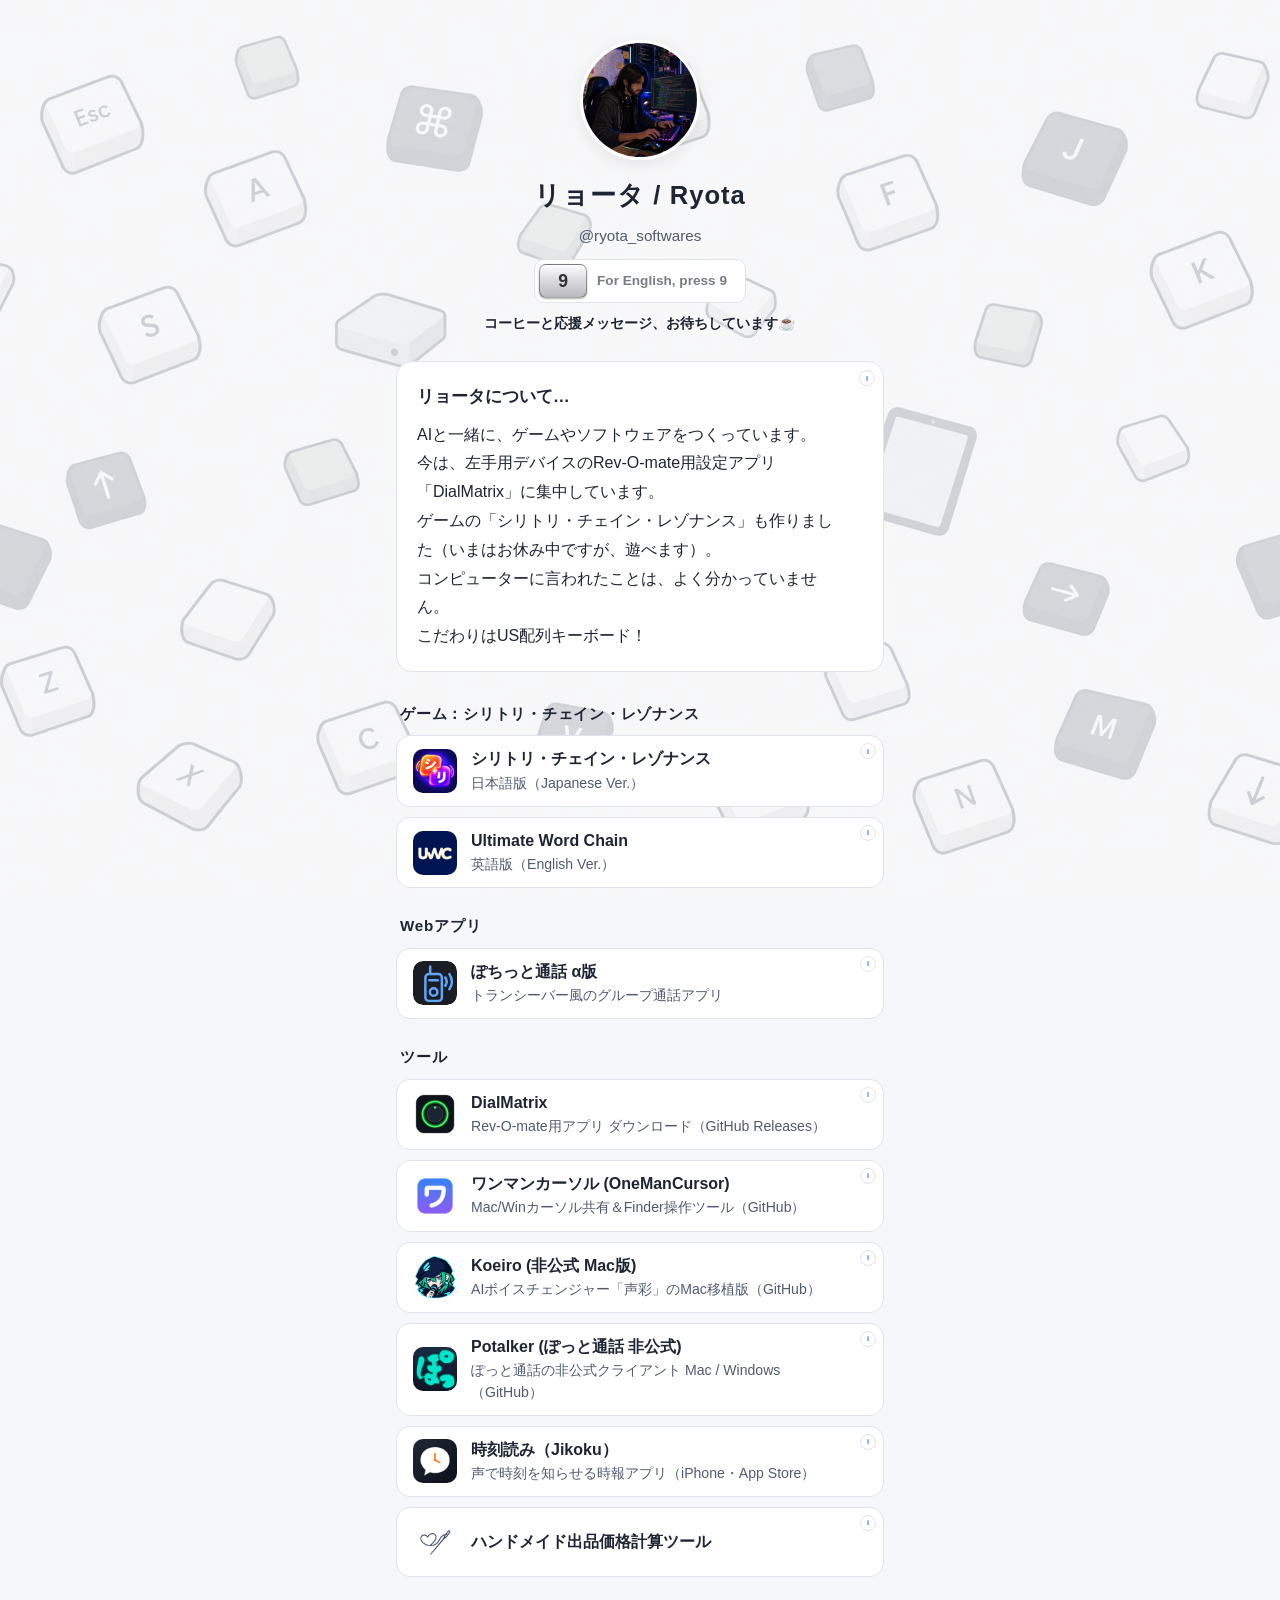
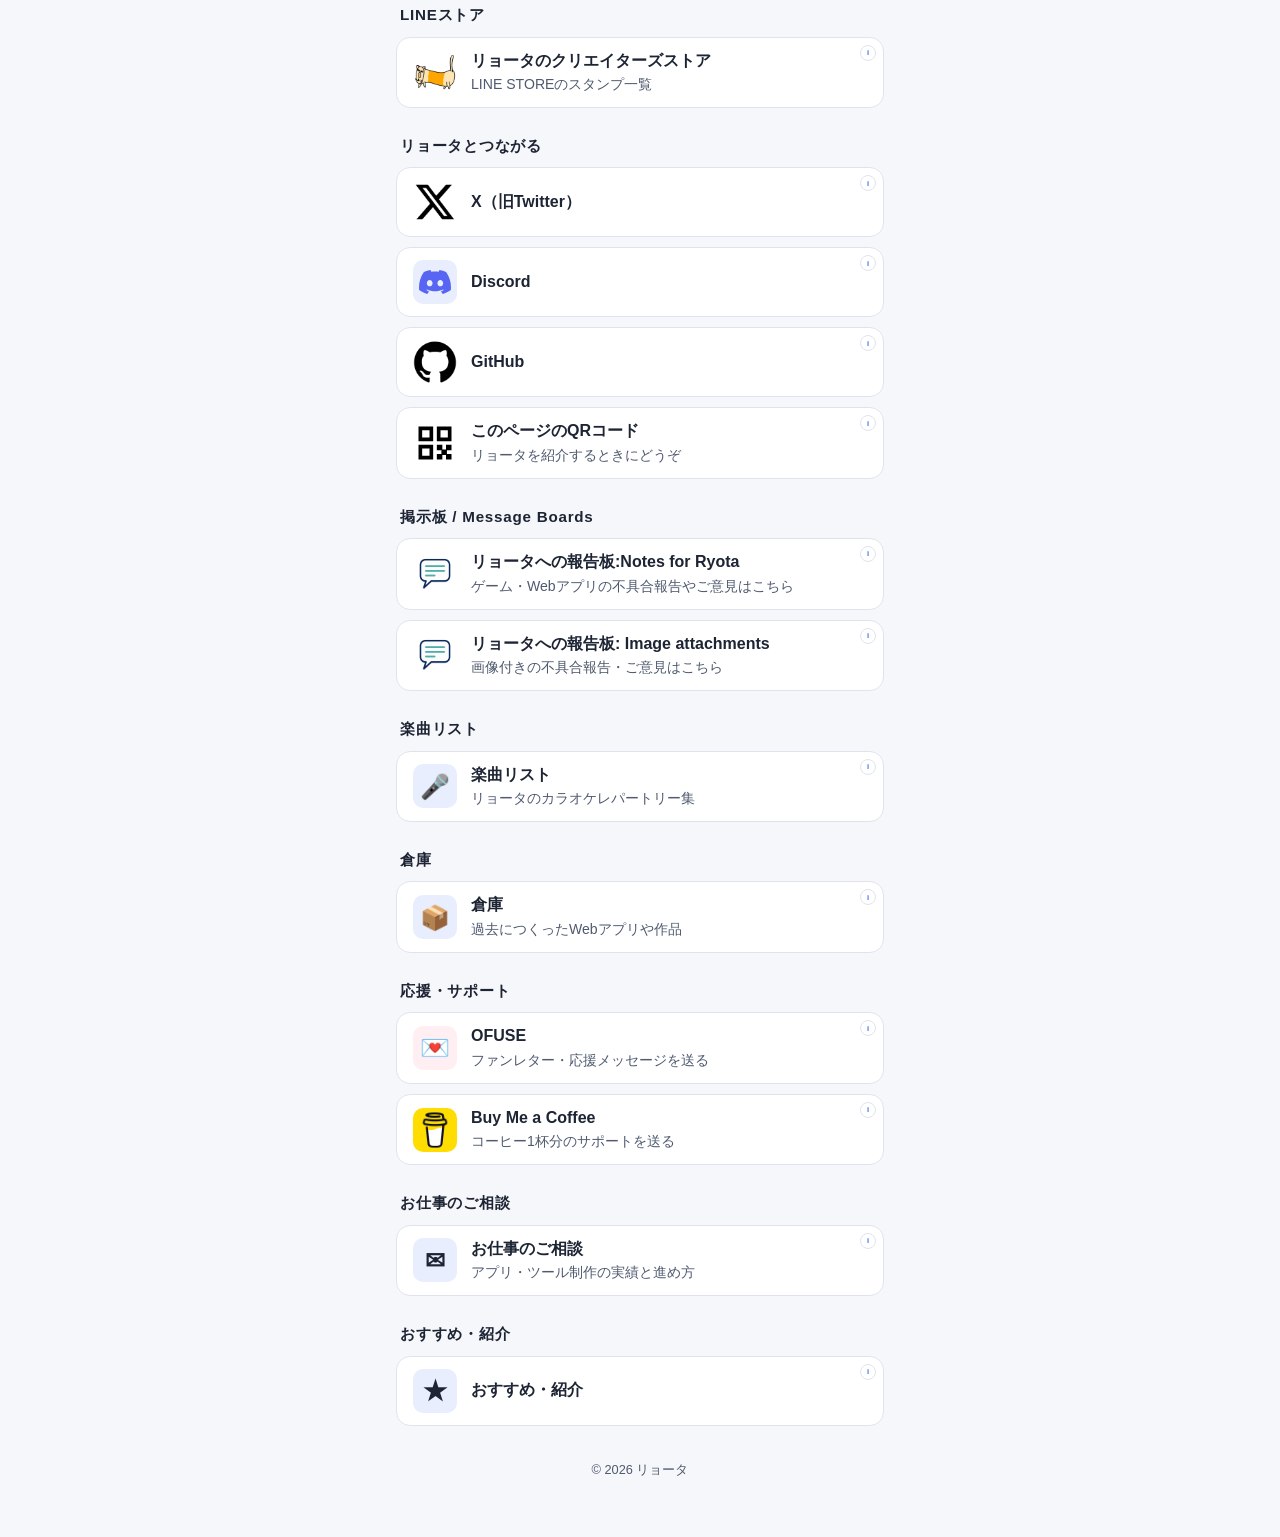
==== commit e060801d: "Add Jikoku iOS app to tools and portfolio pages Co-Authored-By: Claude Sonnet 5.5 <noreply@anthropic" ====
--- a/index.html
+++ b/index.html
@@ -137,6 +137,15 @@
         </a>
       </li>
       <li>
+        <a href="https://apps.apple.com/jp/app/id6830853470" title="決まった時刻に、声で時刻を知らせるiPhoneアプリです。時間帯・声・読み方を選べます。無料で、広告もありません。" target="_blank" rel="noopener">
+          <img class="link-icon" src="jikoku.jpg" alt="時刻読み">
+          <div class="link-content">
+            <span class="link-title">時刻読み（Jikoku）</span>
+            <small>声で時刻を知らせる時報アプリ（iPhone・App Store）</small>
+          </div>
+        </a>
+      </li>
+      <li>
         <a href="https://sewing-cost.ryota.app/" title="材料費・作業時間・販売手数料・送料を考慮して出品価格を計算。目標利益や値引き後の利益も確認できます。" target="_blank" rel="noopener">
           <img class="link-icon invert-dark" src="sewing.png" alt="">
           <div class="link-content">
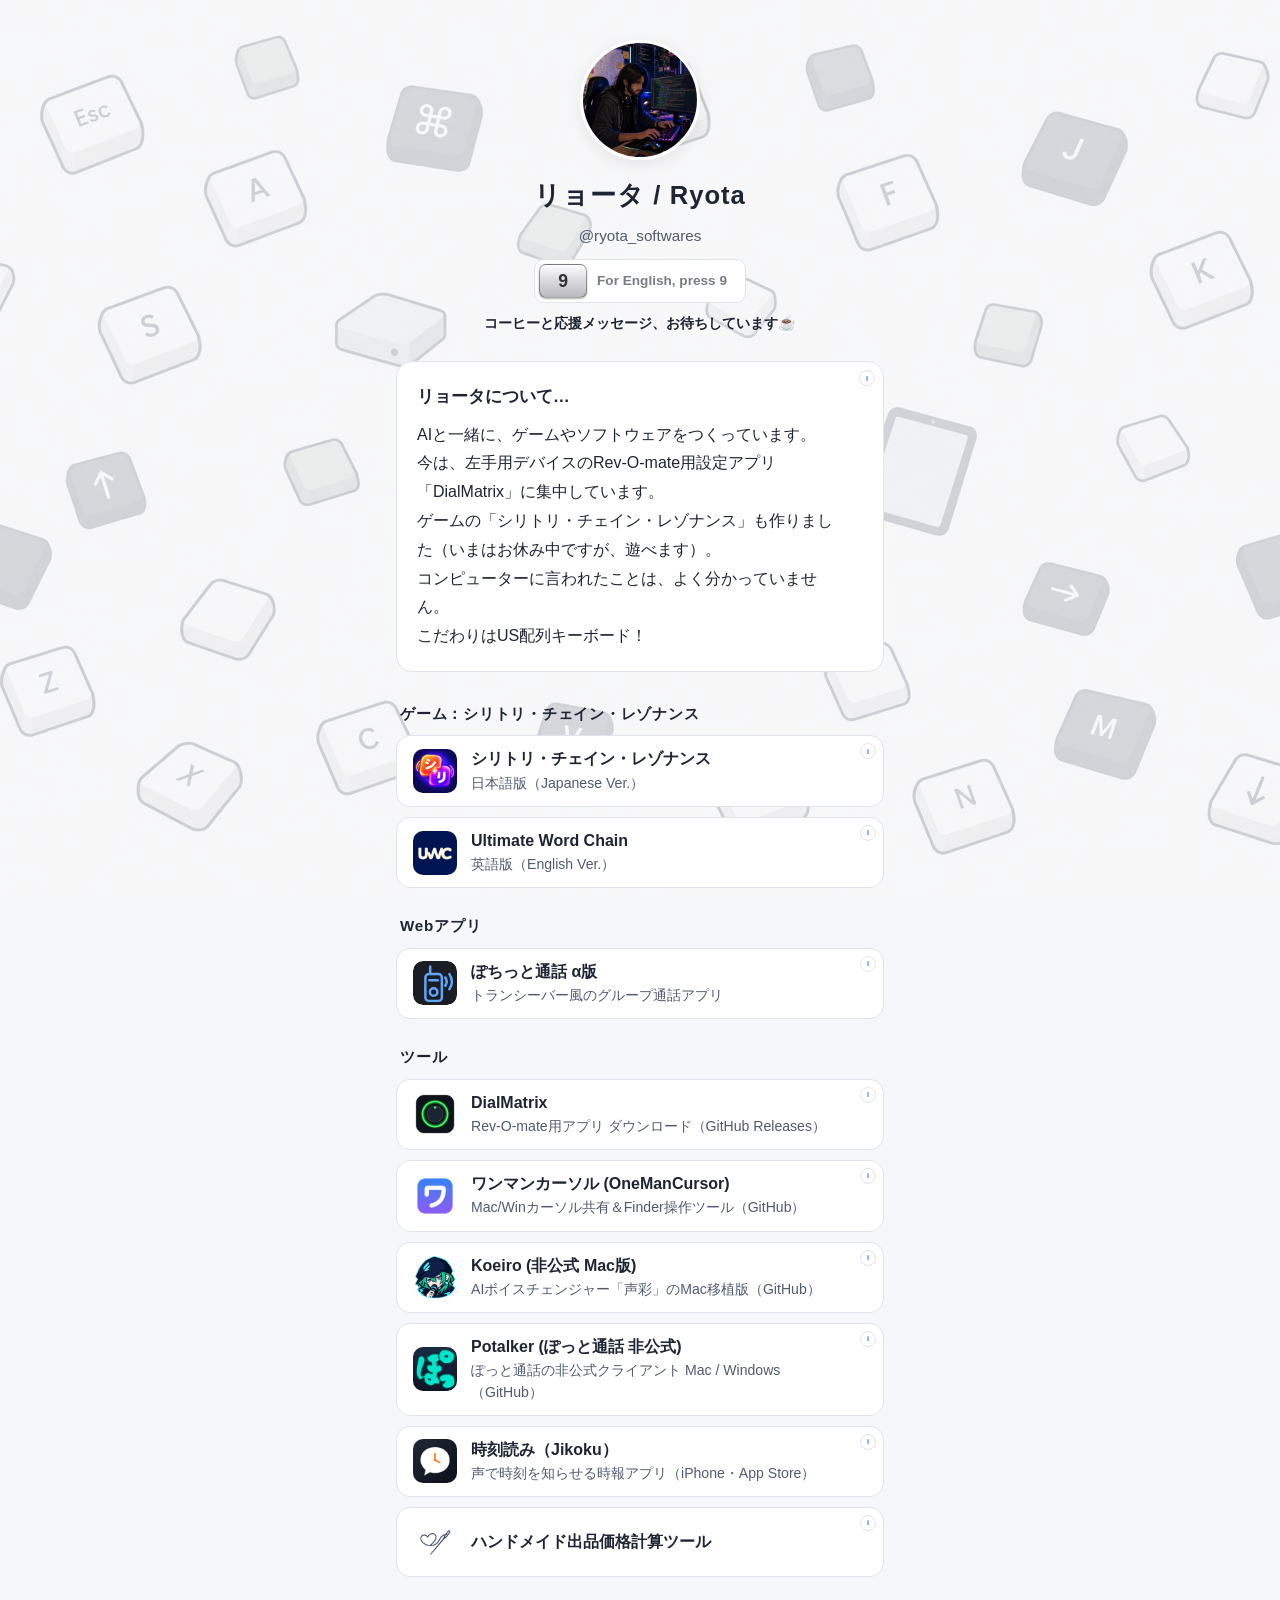
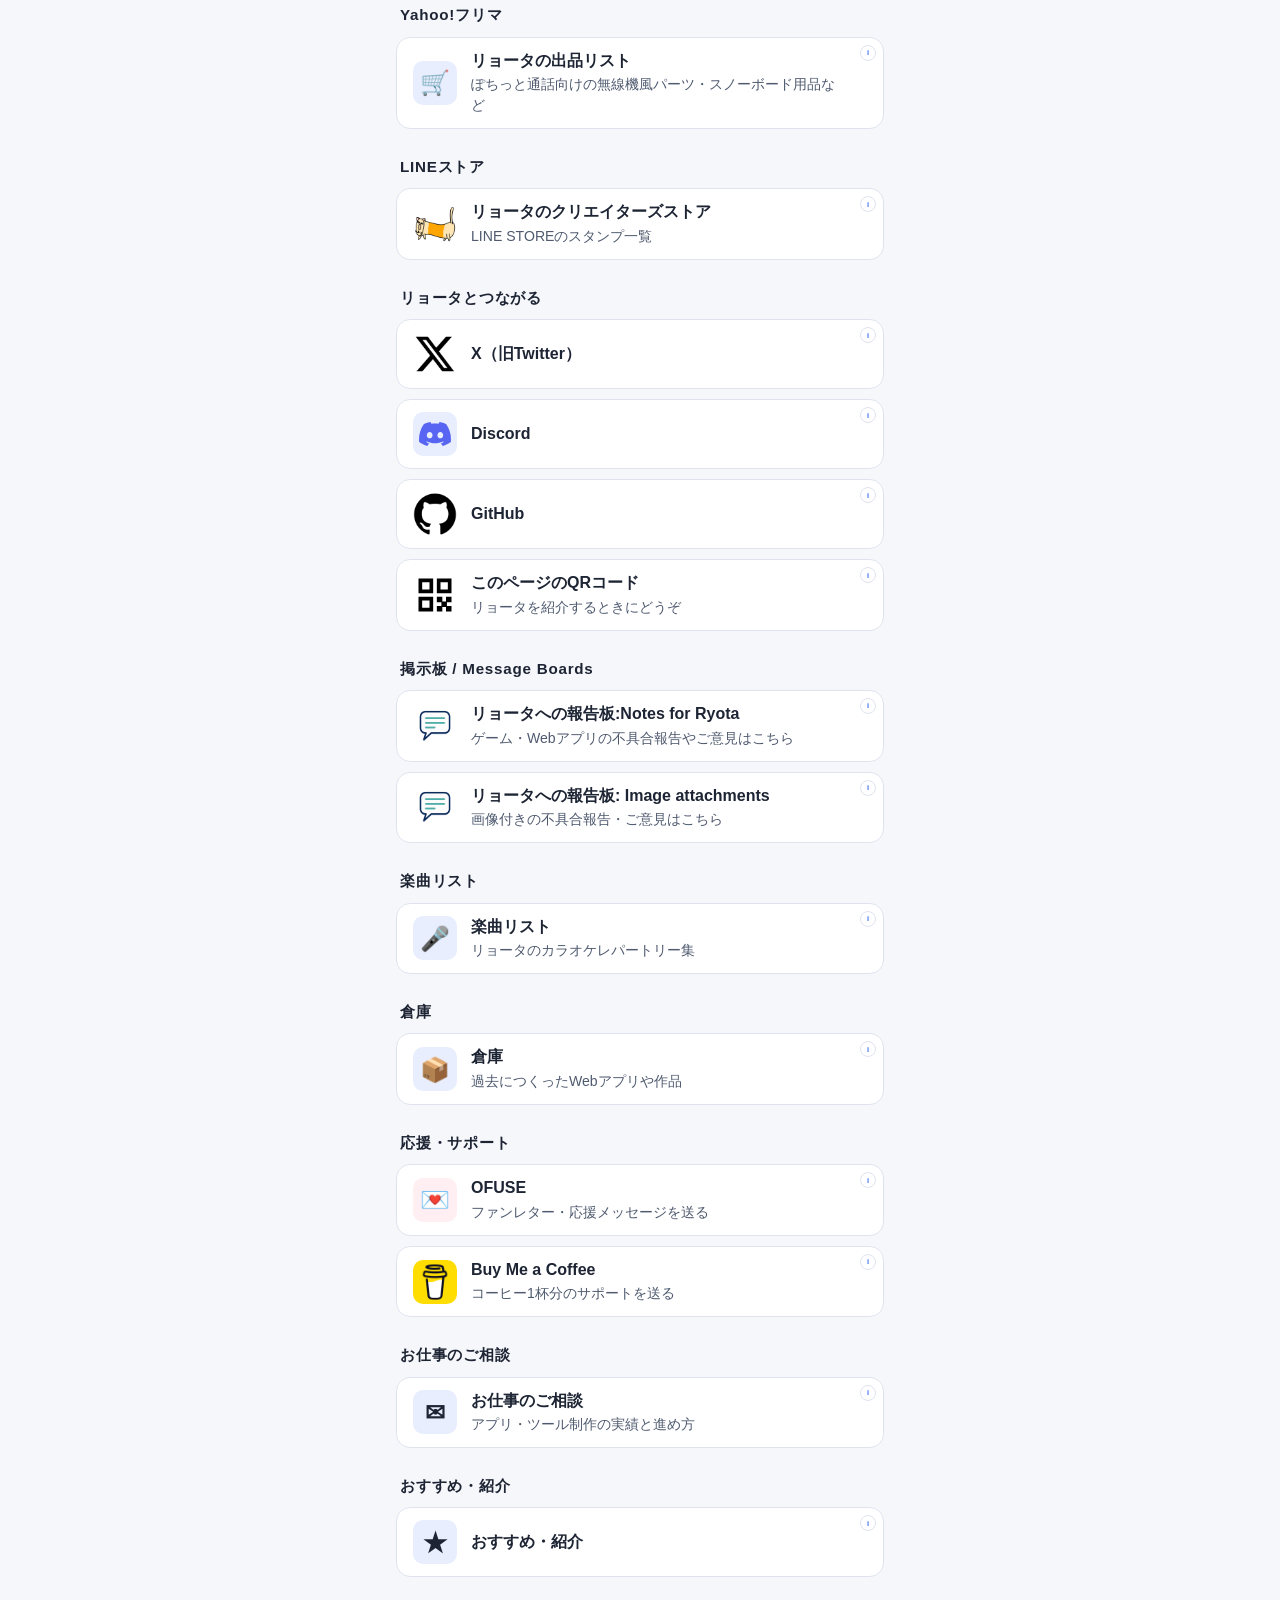
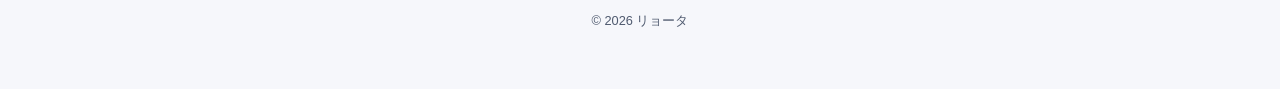
==== commit e79d1d3c: "Add Yahoo Flea Market listings link Co-Authored-By: Claude Sonnet 5.5 <noreply@anthropic.com>" ====
--- a/index.html
+++ b/index.html
@@ -157,6 +157,21 @@
   </section>
 
   <section class="group">
+    <h3>Yahoo!フリマ</h3>
+    <ul class="links">
+      <li>
+        <a href="https://paypayfleamarket.yahoo.co.jp/user/p6478332" title="ぽちっと通話を無線機っぽく楽しむためのパーツ（なくても使えます）や、スノーボード用品などを出品しています。取引はYahoo!フリマ上で行います。" target="_blank" rel="noopener">
+          <span class="link-icon emoji-icon">🛒</span>
+          <div class="link-content">
+            <span class="link-title">リョータの出品リスト</span>
+            <small>ぽちっと通話向けの無線機風パーツ・スノーボード用品など</small>
+          </div>
+        </a>
+      </li>
+    </ul>
+  </section>
+
+  <section class="group">
     <h3>LINEストア</h3>
     <ul class="links">
       <li>
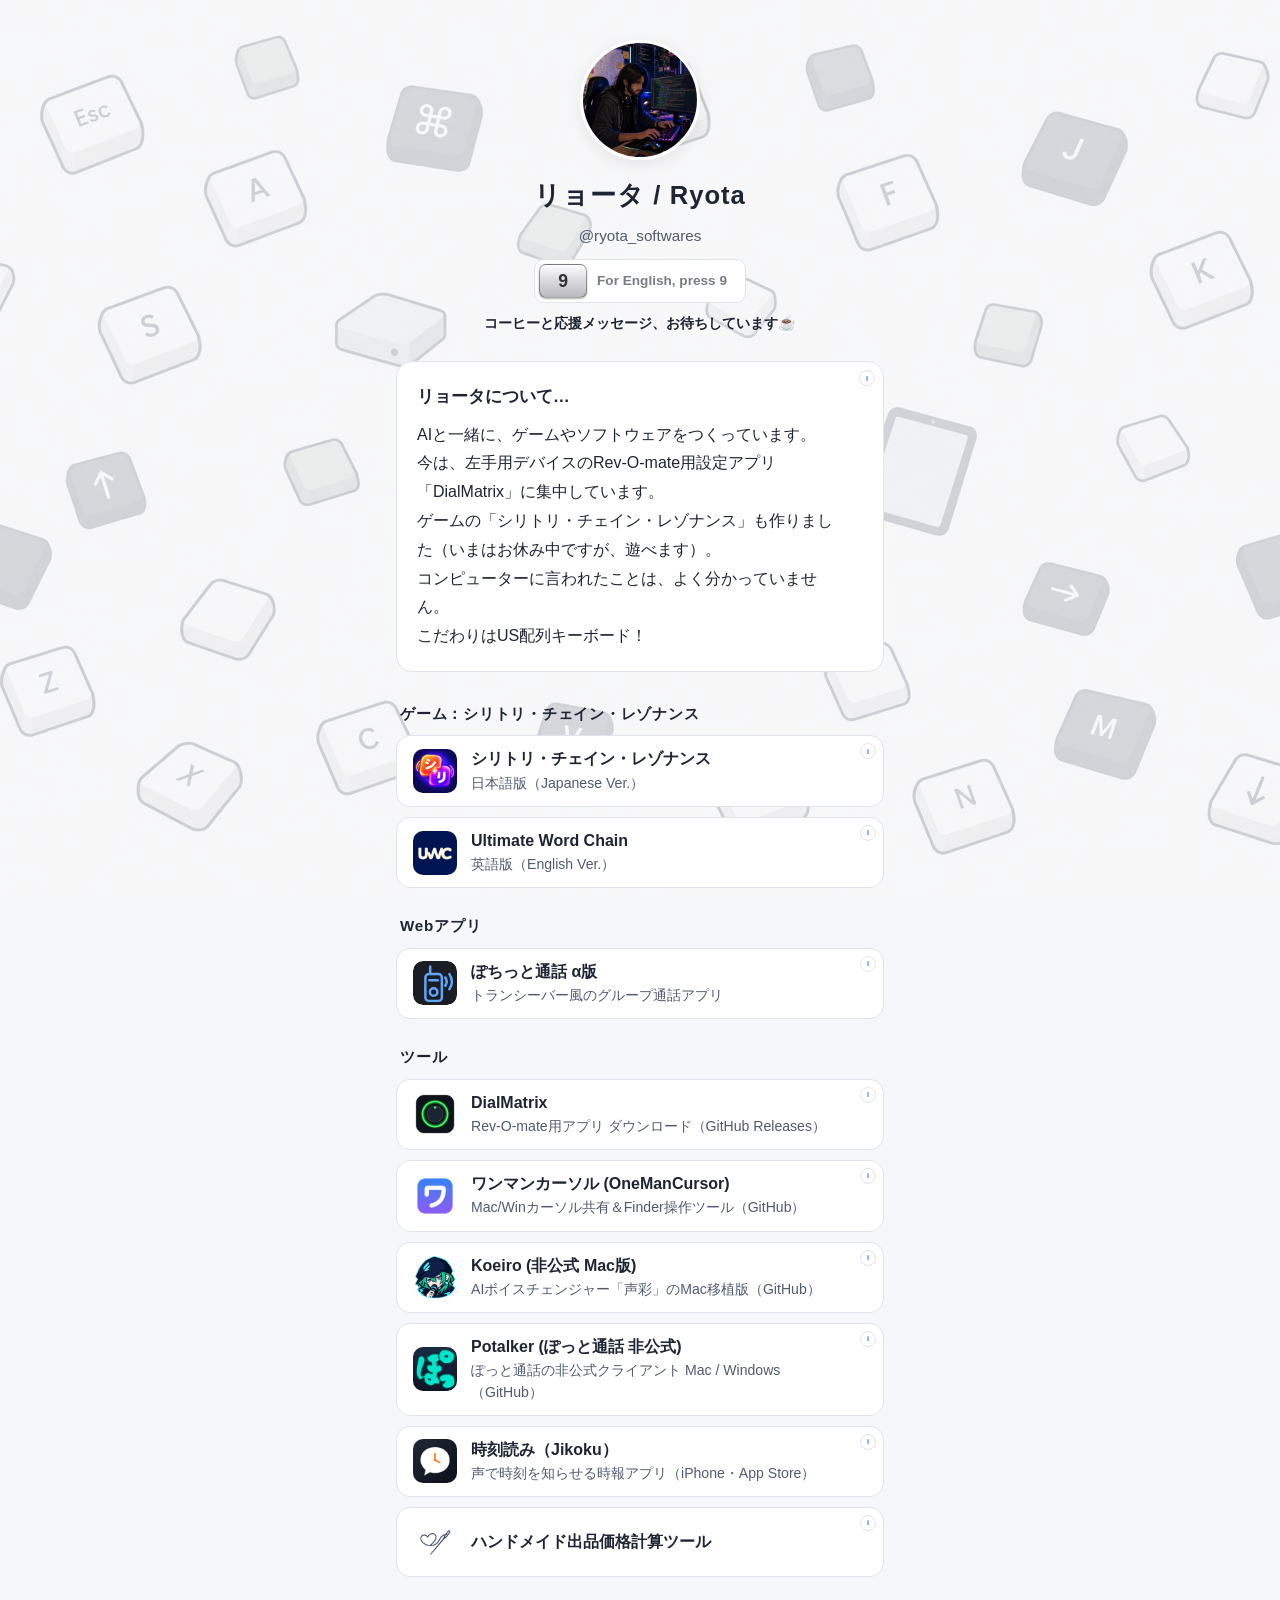
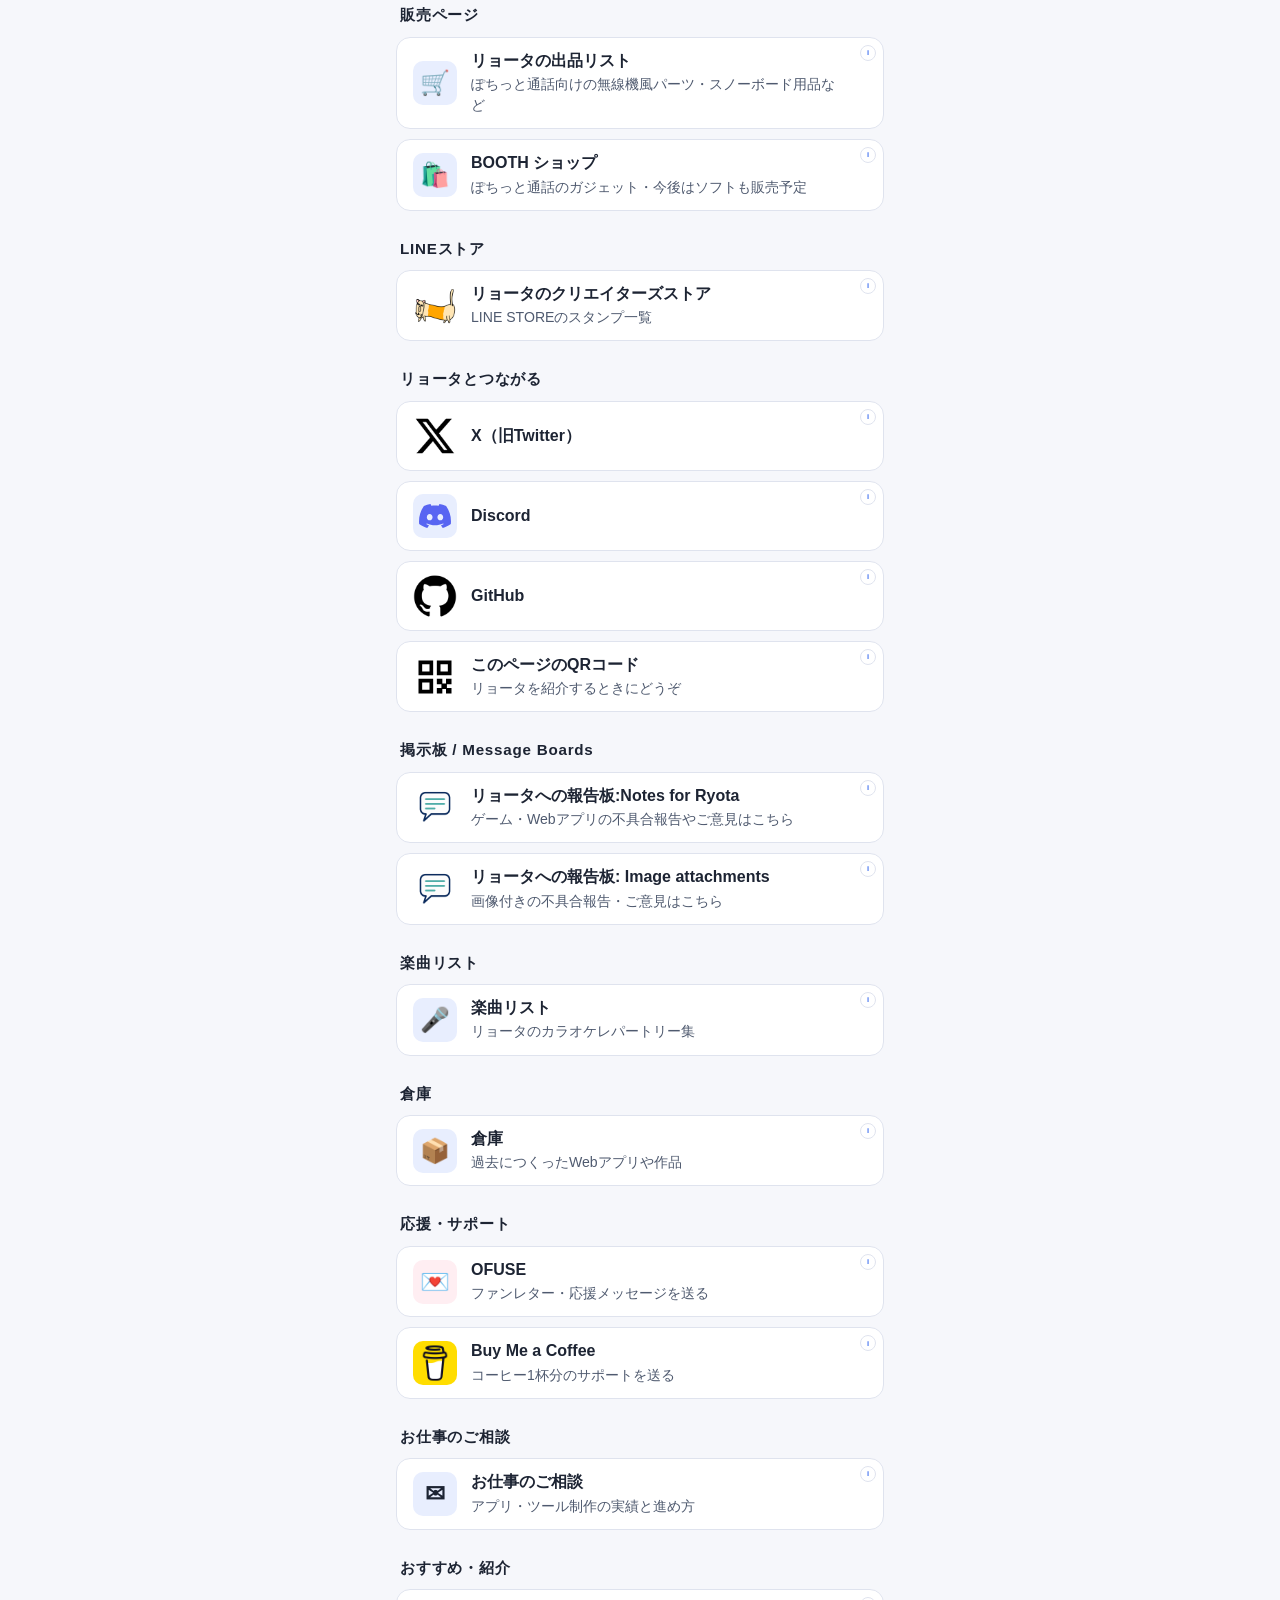
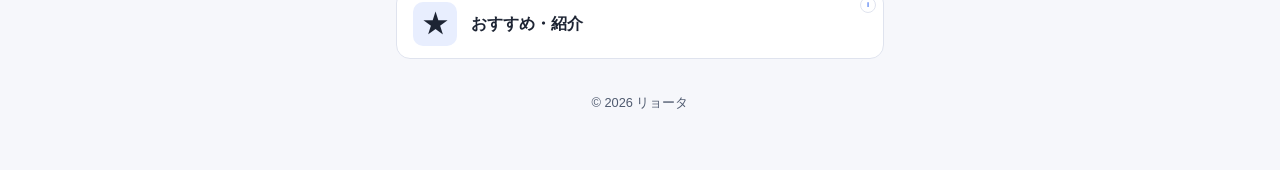
==== commit ccf72ba2: "Add BOOTH shop link and rename group to Shops Co-Authored-By: Claude Sonnet 5.5 <noreply@anthropic.c" ====
--- a/index.html
+++ b/index.html
@@ -157,7 +157,7 @@
   </section>
 
   <section class="group">
-    <h3>Yahoo!フリマ</h3>
+    <h3>販売ページ</h3>
     <ul class="links">
       <li>
         <a href="https://paypayfleamarket.yahoo.co.jp/user/p6478332" title="ぽちっと通話を無線機っぽく楽しむためのパーツ（なくても使えます）や、スノーボード用品などを出品しています。取引はYahoo!フリマ上で行います。" target="_blank" rel="noopener">
@@ -165,6 +165,15 @@
           <div class="link-content">
             <span class="link-title">リョータの出品リスト</span>
             <small>ぽちっと通話向けの無線機風パーツ・スノーボード用品など</small>
+          </div>
+        </a>
+      </li>
+      <li>
+        <a href="https://ryota-softwares.booth.pm/" title="ぽちっと通話向けのガジェットを販売しています。今後はソフトウェアも販売していく予定です。" target="_blank" rel="noopener">
+          <span class="link-icon emoji-icon">🛍️</span>
+          <div class="link-content">
+            <span class="link-title">BOOTH ショップ</span>
+            <small>ぽちっと通話のガジェット・今後はソフトも販売予定</small>
           </div>
         </a>
       </li>
